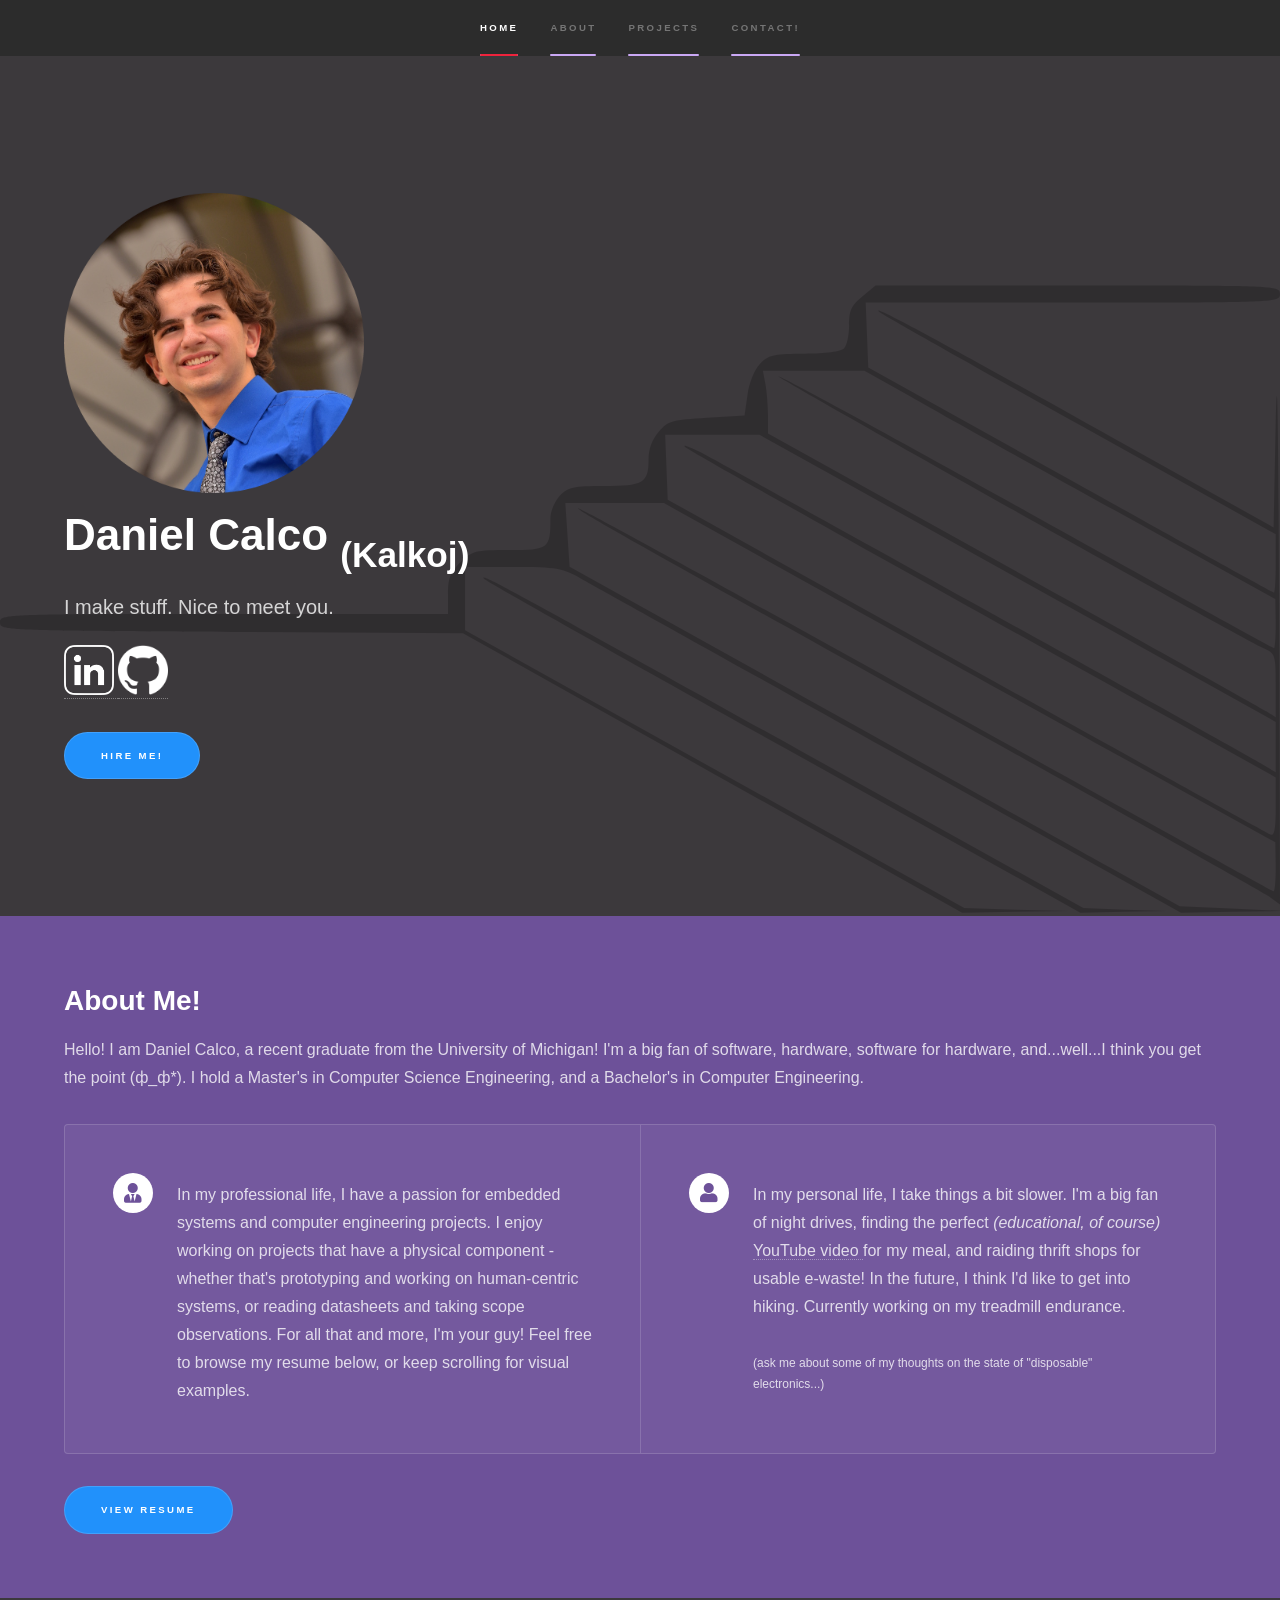
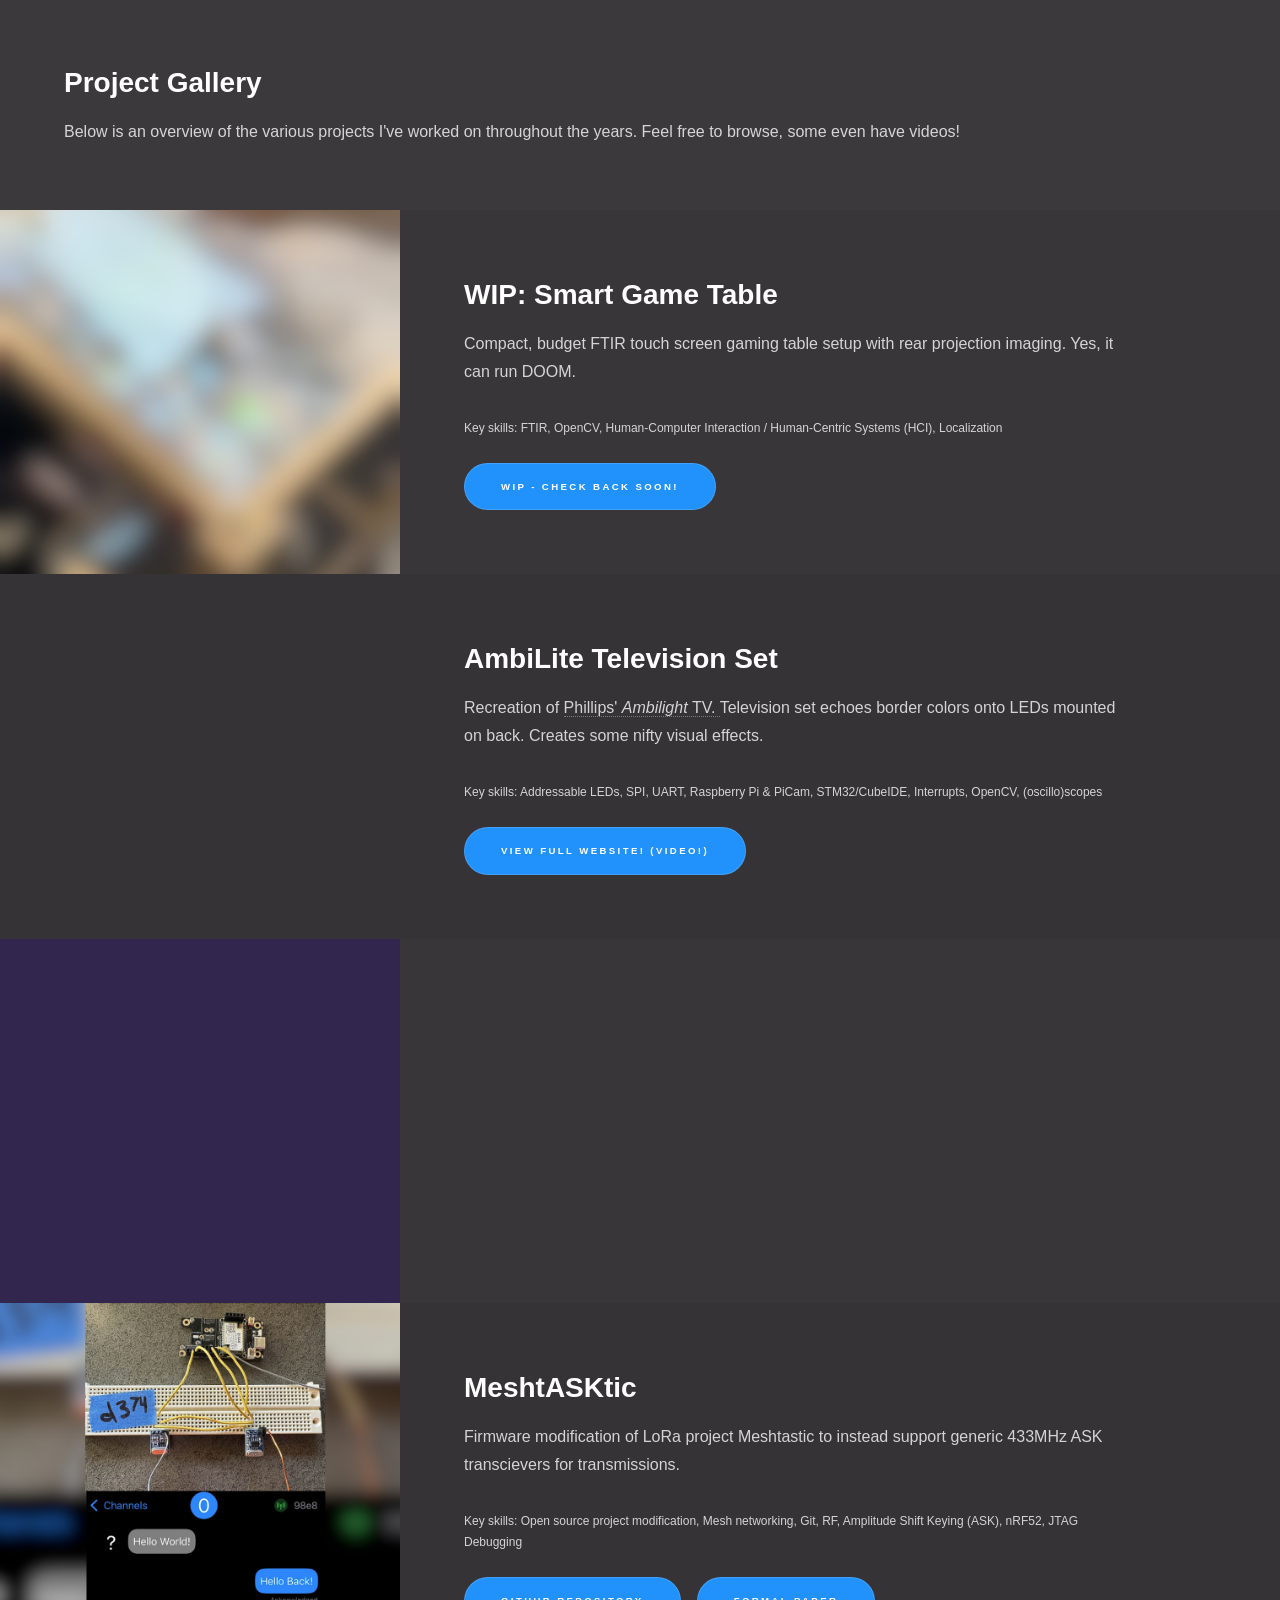
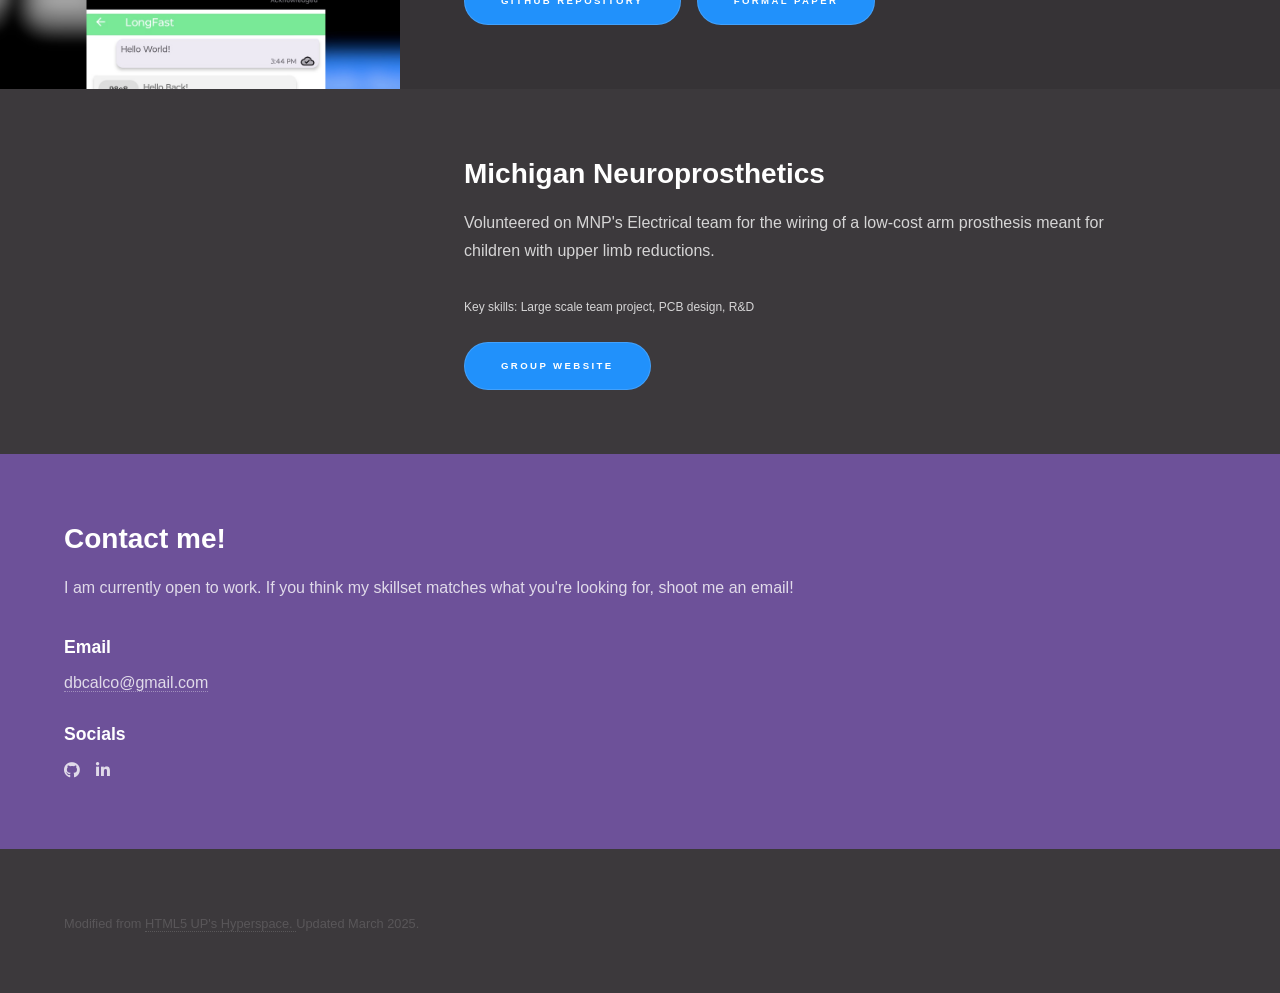
==== index.html @ 1bdb7189 "Google Indexing Changes" ====
<!DOCTYPE HTML>
<!--
	Hyperspace by HTML5 UP
	html5up.net | @ajlkn
	Free for personal and commercial use under the CCA 3.0 license (html5up.net/license)
-->
<html>
	<head>
		<title>Daniel Calco</title>
		<meta charset="utf-8" />
		<meta name="viewport" content="width=device-width, initial-scale=1, user-scalable=no" />
		<meta name="google-site-verification" content="1sS37ucZJrZRnuSgelIw0kltyyvaldUmbTOEqSnWgYY" />
		<link rel="stylesheet" href="assets/css/main.css" />
		<noscript><link rel="stylesheet" href="assets/css/noscript.css" /></noscript>
	</head>
	<body class="is-preload">

		<!-- Sidebar -->
			<section id="sidebar">
				<div class="inner">
					<nav>
						<ul>
							<li><a href="#intro">Home</a></li>
							<li><a href="#one">About</a></li>
							<!-- <li><a href="#two">Experience</a></li> -->
							<li><a href="#three">Projects</a></li>
							<li><a href="#four">Contact!</a></li>
						</ul>
					</nav>
				</div>
			</section>

		<!-- Wrapper -->
			<div id="wrapper">

				<!-- Intro -->
					<section id="intro" class="wrapper style1 fullscreen fade-up">
						<div class="inner">
							<img src="images/me.png" height="300" width="300">
							<h1>Daniel Calco <sub> (Kalkoj) </sub></h1>
							<p> I make stuff. Nice to meet you. </p>
							<a href="https://linkedin.com/in/daniel-kalkoj/"><img src="images/LI.webp" height="50" width="50">  </a>
							<a href="https://github.com/dcalkoj/"> <img src="images/git.png" height="50" width="50"> </a>
							<br><br>
							<ul class="actions">
								<li><a href="#four" class="button scrolly">Hire Me!</a></li>
							</ul>
						</div>
					</section>

				
				<!-- About -->
					<section id="one" class="wrapper style3 fade-up">
						<div class="inner">
							<h2>About Me!</h2>
							<p>Hello! I am Daniel Calco, a recent graduate from the University of Michigan! I'm a big fan of software, hardware, software for hardware, 
								and...well...I think you get the point    (ф_ф*). I hold a Master's in Computer Science Engineering, and a Bachelor's in Computer Engineering.</p>
					
							<div class="features">
								<section>
									<span class="icon solid major fa-user-tie"></span>
									<p>In my professional life, I have a passion for embedded systems and computer engineering projects. I enjoy working on projects that have
										a physical component - whether that's prototyping and working on human-centric systems, or reading datasheets and taking scope observations.
										For all that and more, I'm your guy! Feel free to browse my resume below, or keep scrolling for visual examples.
									</p>
								</section>
								<section>
									<span class="icon solid major fa-user"></span>
									<p>In my personal life, I take things a bit slower. I'm a big fan of night drives, finding the perfect <i>(educational, of course) </i>
									<a href="https://www.youtube.com/watch?v=LEZCxxKp0hM" alt="my personal favorite">YouTube video </a> for my meal, and raiding thrift shops for usable e-waste! In the future, I think I'd like to get into hiking. Currently working on my
									treadmill endurance.</p>
									<p style="font-size: 12px"> (ask me about some of my thoughts on the state of "disposable" electronics...)</p>
								</section>
								
							</div>
							<ul class="actions">
								<li><a href="assets\rezNetSantizedWN25.pdf" class="button">View Resume</a></li>
							</ul>
						</div>
					</section>


				<!-- Projects -->

				<section id="three" class="wrapper style2 spotlights">
					<div class="inner">
						<h2> Project Gallery </h2>
						<p> Below is an overview of the various projects I've worked on throughout the years. Feel free to browse, some even have videos! </p>
					</div>

					<section id="tbl">
						<a href="#tbl" class="image"><img src="images/Table.png" alt="" data-position="center center" /></a>
						<div class="content">
							<div class="inner">
								<h2>WIP: Smart Game Table</h2>
								<p> Compact, budget FTIR touch screen gaming table setup with rear projection imaging. Yes, it can run DOOM. </p>
								<p style="font-size: 12px"> Key skills: FTIR, OpenCV, Human-Computer Interaction / Human-Centric Systems (HCI), Localization</p>
								<ul class="actions">
									<li><a href="#three" class="button">WIP - Check back soon!</a></li>
								</ul>
							</div>
						</div>
					</section>

					<section id="ambilite">
						<a href="#ambilite" class="image"><img src="https://github.com/dcalkoj/373AmbiLite/raw/main/Images%20&%20Demos/ColorSplash%20Demo.gif" alt="" data-position="top center" /></a>
						<div class="content">
							<div class="inner">
								<h2>AmbiLite Television Set</h2>
								<p>Recreation of <a href="https://www.philips.com.my/c-m-so/tv/p/ambilight"> Phillips' <i> Ambilight </i> TV. </a> Television set echoes 
									border colors onto LEDs mounted on back. Creates some nifty visual effects. </p>
									<p style="font-size: 12px"> Key skills: Addressable LEDs, SPI, UART, Raspberry Pi & PiCam, STM32/CubeIDE, Interrupts, OpenCV, (oscillo)scopes</p>
								<ul class="actions">
									<li><a href="https://373ambilite.carrd.co/" class="button">View full website! (Video!) </a></li>
								</ul>
							</div>
						</div>
					</section>

					<section id="tg">
						<a href="#tg" class="image"><img src="https://transcriberglasses.carrd.co/assets/images/image02.jpg?v=765d3d04" alt="" data-position="65% 25%" /></a>
						<div class="content">
							<div class="inner">
								<h2><b>Transcriber</b>Glasses</h2>
								<p>Smart glasses that translate and transcribe languages from one to another! Conveniently mounts to any pair of glasses. </p>
								<p style="font-size: 12px"> Key skills: Cloud computing, ESP32, battery system design, PCB design & construction (SMT), 3D modeling, I2S/I2C, LDO </p>
								<ul class="actions">
									<li><a href="https://transcriberglasses.carrd.co/" class="button">View full website! (Video!) </a></li>
								</ul>
							</div>
						</div>
					</section>

					<section id="mesh">
						<a href="#mesh" class="image"><img src="images/Mesh.jpg" alt="" data-position="top center" /></a>
						<div class="content">
							<div class="inner">
								<h2>MeshtASKtic</h2>
								<p>Firmware modification of LoRa project Meshtastic to instead support generic 433MHz ASK transcievers for transmissions. </p>
								<p style="font-size: 12px"> Key skills: Open source project modification, Mesh networking, Git, RF, Amplitude Shift Keying (ASK), nRF52, JTAG Debugging </p>
								<ul class="actions">
									<li><a href="https://github.com/dcalkoj/MeshtASKtic" class="button">GitHub repository</a></li>
									<li><a href="assets/EECS 507 Final Project Report.pdf" class="button">Formal paper</a></li>
								</ul>
							</div>
						</div>
					</section>


					<section id="mnp">
						<a href="#mnp" class="image"><img src="https://www.umneuroprosthetics.org/wp-content/uploads/2020/08/Michigan-Neuro-Icon.png" alt="" data-position="top center" /></a>
						<div class="content">
							<div class="inner">
								<h2>Michigan Neuroprosthetics</h2>
								<p>Volunteered on MNP's Electrical team for the wiring of a low-cost arm prosthesis meant for children with upper limb reductions.  </p>
								<p style="font-size: 12px"> Key skills: Large scale team project, PCB design, R&D </p>
								<ul class="actions">
									<li><a href="https://www.umneuroprosthetics.org/why/" class="button">Group Website</a></li>
								</ul>
							</div>
						</div>
					</section>
				</section>

				<section id="four" class="wrapper style3 fade-up">
					<div class="inner">
						<h2>Contact me!</h2>
						<p>I am currently open to work. If you think my skillset matches what you're looking for, shoot me an email!</p>
							<section>
								<ul class="contact">
									<li>
										<h3>Email</h3>
										<a href="#">dbcalco@gmail.com</a>
									</li>
									<li>
										<h3>Socials</h3>
										<ul class="icons">
											<li><a href="https://github.com/dcalkoj/" class="icon brands fa-github"><span class="label">GitHub</span></a></li>
											<li><a href="linkedin.com/in/daniel-kalkoj/" class="icon brands fa-linkedin-in"><span class="label">LinkedIn</span></a></li>
										</ul>
									</li>
								</ul>
							</section>
						</div>
					</div>
				</section>




			</div>




		<!-- Footer -->
			<footer id="footer" class="wrapper style1">
				<div class="inner">
					<ul class="menu">
						<li> Modified from <a href="http://html5up.net">HTML5 UP's </a>  <a href="https://html5up.net/hyperspace">Hyperspace. </a> Updated March 2025. </li>
					</ul>
				</div>
			</footer>

		<!-- Scripts -->
			<script src="assets/js/jquery.min.js"></script>
			<script src="assets/js/jquery.scrollex.min.js"></script>
			<script src="assets/js/jquery.scrolly.min.js"></script>
			<script src="assets/js/browser.min.js"></script>
			<script src="assets/js/breakpoints.min.js"></script>
			<script src="assets/js/util.js"></script>
			<script src="assets/js/main.js"></script>

	</body>
</html>
---- assets/css/main.css ----
@import url(fontawesome-all.min.css);

/*
	Hyperspace by HTML5 UP
	html5up.net | @ajlkn
	Free for personal and commercial use under the CCA 3.0 license (html5up.net/license)
*/

html, body, div, span, applet, object,
iframe, h1, h2, h3, h4, h5, h6, p, blockquote,
pre, a, abbr, acronym, address, big, cite,
code, del, dfn, em, img, ins, kbd, q, s, samp,
small, strike, strong, sub, sup, tt, var, b,
u, i, center, dl, dt, dd, ol, ul, li, fieldset,
form, label, legend, table, caption, tbody,
tfoot, thead, tr, th, td, article, aside,
canvas, details, embed, figure, figcaption,
footer, header, hgroup, menu, nav, output, ruby,
section, summary, time, mark, audio, video {
	margin: 0;
	padding: 0;
	border: 0;
	font-size: 100%;
	font: inherit;
	vertical-align: baseline;}

article, aside, details, figcaption, figure,
footer, header, hgroup, menu, nav, section {
	display: block;}

body {
	line-height: 1;
}

ol, ul {
	list-style: none;
}

blockquote, q {
	quotes: none;
}

	blockquote:before, blockquote:after, q:before, q:after {
		content: '';
		content: none;
	}

table {
	border-collapse: collapse;
	border-spacing: 0;
}

body {
	-webkit-text-size-adjust: none;
}

mark {
	background-color: transparent;
	color: inherit;
}

input::-moz-focus-inner {
	border: 0;
	padding: 0;
}

input, select, textarea {
	-moz-appearance: none;
	-webkit-appearance: none;
	-ms-appearance: none;
	appearance: none;
}

/* Basic */

	@-ms-viewport {
		width: device-width;
	}

	body {
		-ms-overflow-style: scrollbar;
	}

	@media screen and (max-width: 480px) {

		html, body {
			min-width: 320px;
		}

	}

	html {
		box-sizing: border-box;
	}

	*, *:before, *:after {
		box-sizing: inherit;
	}

	body {
		background: #312450;
	}

		body.is-preload *, body.is-preload *:before, body.is-preload *:after {
			-moz-animation: none !important;
			-webkit-animation: none !important;
			-ms-animation: none !important;
			animation: none !important;
			-moz-transition: none !important;
			-webkit-transition: none !important;
			-ms-transition: none !important;
			transition: none !important;
		}

/* Type */

	body, input, select, textarea {
		color: rgba(255, 255, 255, 0.788);
		font-family: Arial, Helvetica, sans-serif;
		font-size: 16.5pt;
		font-weight: normal;
		line-height: 1.75;
	}

		@media screen and (max-width: 1680px) {

			body, input, select, textarea {
				font-size: 13pt;
			}

		}

		@media screen and (max-width: 1280px) {

			body, input, select, textarea {
				font-size: 12pt;
			}

		}

		@media screen and (max-width: 360px) {

			body, input, select, textarea {
				font-size: 11pt;
			}

		}

	a {
		-moz-transition: color 0.2s ease, border-bottom-color 0.2s ease;
		-webkit-transition: color 0.2s ease, border-bottom-color 0.2s ease;
		-ms-transition: color 0.2s ease, border-bottom-color 0.2s ease;
		transition: color 0.2s ease, border-bottom-color 0.2s ease;
		border-bottom: dotted 1px rgba(255, 255, 255, 0.35);
		color: inherit;
		text-decoration: none;
	}

		a:hover {
			border-bottom-color: transparent;
			color: #ffffff;
		}

	strong, b {
		color: #ffffff;
		font-weight: bold;
	}

	em, i {
		font-style: italic;
	}

	p {
		margin: 0 0 2em 0;
	}

	h1, h2, h3, h4, h5, h6 {
		color: #ffffff;
		font-weight: bold;
		line-height: 1.5;
		margin: 0 0 0.5em 0;
	}

		h1 a, h2 a, h3 a, h4 a, h5 a, h6 a {
			color: inherit;
			text-decoration: none;
		}

	h1 {
		font-size: 2.75em;
	}

		h1.major {
			margin: 0 0 1.3em 0;
			position: relative;
			padding-bottom: 0.35em;
		}

			h1.major:after {
				background-image: -moz-linear-gradient(to right, #5e42a6, #b74e91);
				background-image: -webkit-linear-gradient(to right, #5e42a6, #b74e91);
				background-image: -ms-linear-gradient(to right, #5e42a6, #b74e91);
				background-image: linear-gradient(to right, #5e42a6, #b74e91);
				-moz-transition: max-width 0.2s ease;
				-webkit-transition: max-width 0.2s ease;
				-ms-transition: max-width 0.2s ease;
				transition: max-width 0.2s ease;
				border-radius: 0.2em;
				bottom: 0;
				content: '';
				height: 0.05em;
				position: absolute;
				right: 0;
				width: 100%;
			}

	h2 {
		font-size: 1.75em;
	}

	h3 {
		font-size: 1.1em;
	}

	h4 {
		font-size: 1em;
	}

	h5 {
		font-size: 0.8em;
	}

	h6 {
		font-size: 0.6em;
	}

	@media screen and (max-width: 736px) {

		h1 {
			font-size: 2em;
		}

		h2 {
			font-size: 1.25em;
		}

		h3 {
			font-size: 1em;
		}

		h4 {
			font-size: 0.8em;
		}

		h5 {
			font-size: 0.6em;
		}

		h6 {
			font-size: 0.6em;
		}

	}

	sub {
		font-size: 0.8em;
		position: relative;
		top: 0.5em;
	}

	sup {
		font-size: 0.8em;
		position: relative;
		top: -0.5em;
	}

	blockquote {
		border-left: solid 4px rgba(255, 255, 255, 0.15);
		font-style: italic;
		margin: 0 0 2em 0;
		padding: 0.5em 0 0.5em 2em;
	}

	code {
		background: rgba(255, 255, 255, 0.05);
		border-radius: 0.25em;
		border: solid 1px rgba(255, 255, 255, 0.15);
		font-family: "Courier New", monospace;
		font-size: 0.9em;
		margin: 0 0.25em;
		padding: 0.25em 0.65em;
	}

	pre {
		-webkit-overflow-scrolling: touch;
		font-family: "Courier New", monospace;
		font-size: 0.9em;
		margin: 0 0 2em 0;
	}

		pre code {
			display: block;
			line-height: 1.75em;
			padding: 1em 1.5em;
			overflow-x: auto;
		}

	hr {
		border: 0;
		border-bottom: solid 1px rgba(255, 255, 255, 0.15);
		margin: 2em 0;
	}

		hr.major {
			margin: 3em 0;
		}

	.align-left {
		text-align: left;
	}

	.align-center {
		text-align: center;
	}

	.align-right {
		text-align: right;
	}

/* Row */

	.row {
		display: flex;
		flex-wrap: wrap;
		box-sizing: border-box;
		align-items: stretch;
	}

		.row > * {
			box-sizing: border-box;
		}

		.row.gtr-uniform > * > :last-child {
			margin-bottom: 0;
		}

		.row.aln-left {
			justify-content: flex-start;
		}

		.row.aln-center {
			justify-content: center;
		}

		.row.aln-right {
			justify-content: flex-end;
		}

		.row.aln-top {
			align-items: flex-start;
		}

		.row.aln-middle {
			align-items: center;
		}

		.row.aln-bottom {
			align-items: flex-end;
		}

		.row > .imp {
			order: -1;
		}

		.row > .col-1 {
			width: 8.33333%;
		}

		.row > .off-1 {
			margin-left: 8.33333%;
		}

		.row > .col-2 {
			width: 16.66667%;
		}

		.row > .off-2 {
			margin-left: 16.66667%;
		}

		.row > .col-3 {
			width: 25%;
		}

		.row > .off-3 {
			margin-left: 25%;
		}

		.row > .col-4 {
			width: 33.33333%;
		}

		.row > .off-4 {
			margin-left: 33.33333%;
		}

		.row > .col-5 {
			width: 41.66667%;
		}

		.row > .off-5 {
			margin-left: 41.66667%;
		}

		.row > .col-6 {
			width: 50%;
		}

		.row > .off-6 {
			margin-left: 50%;
		}

		.row > .col-7 {
			width: 58.33333%;
		}

		.row > .off-7 {
			margin-left: 58.33333%;
		}

		.row > .col-8 {
			width: 66.66667%;
		}

		.row > .off-8 {
			margin-left: 66.66667%;
		}

		.row > .col-9 {
			width: 75%;
		}

		.row > .off-9 {
			margin-left: 75%;
		}

		.row > .col-10 {
			width: 83.33333%;
		}

		.row > .off-10 {
			margin-left: 83.33333%;
		}

		.row > .col-11 {
			width: 91.66667%;
		}

		.row > .off-11 {
			margin-left: 91.66667%;
		}

		.row > .col-12 {
			width: 100%;
		}

		.row > .off-12 {
			margin-left: 100%;
		}

		.row.gtr-0 {
			margin-top: 0;
			margin-left: 0em;
		}

			.row.gtr-0 > * {
				padding: 0 0 0 0em;
			}

			.row.gtr-0.gtr-uniform {
				margin-top: 0em;
			}

				.row.gtr-0.gtr-uniform > * {
					padding-top: 0em;
				}

		.row.gtr-25 {
			margin-top: 0;
			margin-left: -0.375em;
		}

			.row.gtr-25 > * {
				padding: 0 0 0 0.375em;
			}

			.row.gtr-25.gtr-uniform {
				margin-top: -0.375em;
			}

				.row.gtr-25.gtr-uniform > * {
					padding-top: 0.375em;
				}

		.row.gtr-50 {
			margin-top: 0;
			margin-left: -0.75em;
		}

			.row.gtr-50 > * {
				padding: 0 0 0 0.75em;
			}

			.row.gtr-50.gtr-uniform {
				margin-top: -0.75em;
			}

				.row.gtr-50.gtr-uniform > * {
					padding-top: 0.75em;
				}

		.row {
			margin-top: 0;
			margin-left: -1.5em;
		}

			.row > * {
				padding: 0 0 0 1.5em;
			}

			.row.gtr-uniform {
				margin-top: -1.5em;
			}

				.row.gtr-uniform > * {
					padding-top: 1.5em;
				}

		.row.gtr-150 {
			margin-top: 0;
			margin-left: -2.25em;
		}

			.row.gtr-150 > * {
				padding: 0 0 0 2.25em;
			}

			.row.gtr-150.gtr-uniform {
				margin-top: -2.25em;
			}

				.row.gtr-150.gtr-uniform > * {
					padding-top: 2.25em;
				}

		.row.gtr-200 {
			margin-top: 0;
			margin-left: -3em;
		}

			.row.gtr-200 > * {
				padding: 0 0 0 3em;
			}

			.row.gtr-200.gtr-uniform {
				margin-top: -3em;
			}

				.row.gtr-200.gtr-uniform > * {
					padding-top: 3em;
				}

		@media screen and (max-width: 1680px) {

			.row {
				display: flex;
				flex-wrap: wrap;
				box-sizing: border-box;
				align-items: stretch;
			}

				.row > * {
					box-sizing: border-box;
				}

				.row.gtr-uniform > * > :last-child {
					margin-bottom: 0;
				}

				.row.aln-left {
					justify-content: flex-start;
				}

				.row.aln-center {
					justify-content: center;
				}

				.row.aln-right {
					justify-content: flex-end;
				}

				.row.aln-top {
					align-items: flex-start;
				}

				.row.aln-middle {
					align-items: center;
				}

				.row.aln-bottom {
					align-items: flex-end;
				}

				.row > .imp-xlarge {
					order: -1;
				}

				.row > .col-1-xlarge {
					width: 8.33333%;
				}

				.row > .off-1-xlarge {
					margin-left: 8.33333%;
				}

				.row > .col-2-xlarge {
					width: 16.66667%;
				}

				.row > .off-2-xlarge {
					margin-left: 16.66667%;
				}

				.row > .col-3-xlarge {
					width: 25%;
				}

				.row > .off-3-xlarge {
					margin-left: 25%;
				}

				.row > .col-4-xlarge {
					width: 33.33333%;
				}

				.row > .off-4-xlarge {
					margin-left: 33.33333%;
				}

				.row > .col-5-xlarge {
					width: 41.66667%;
				}

				.row > .off-5-xlarge {
					margin-left: 41.66667%;
				}

				.row > .col-6-xlarge {
					width: 50%;
				}

				.row > .off-6-xlarge {
					margin-left: 50%;
				}

				.row > .col-7-xlarge {
					width: 58.33333%;
				}

				.row > .off-7-xlarge {
					margin-left: 58.33333%;
				}

				.row > .col-8-xlarge {
					width: 66.66667%;
				}

				.row > .off-8-xlarge {
					margin-left: 66.66667%;
				}

				.row > .col-9-xlarge {
					width: 75%;
				}

				.row > .off-9-xlarge {
					margin-left: 75%;
				}

				.row > .col-10-xlarge {
					width: 83.33333%;
				}

				.row > .off-10-xlarge {
					margin-left: 83.33333%;
				}

				.row > .col-11-xlarge {
					width: 91.66667%;
				}

				.row > .off-11-xlarge {
					margin-left: 91.66667%;
				}

				.row > .col-12-xlarge {
					width: 100%;
				}

				.row > .off-12-xlarge {
					margin-left: 100%;
				}

				.row.gtr-0 {
					margin-top: 0;
					margin-left: 0em;
				}

					.row.gtr-0 > * {
						padding: 0 0 0 0em;
					}

					.row.gtr-0.gtr-uniform {
						margin-top: 0em;
					}

						.row.gtr-0.gtr-uniform > * {
							padding-top: 0em;
						}

				.row.gtr-25 {
					margin-top: 0;
					margin-left: -0.375em;
				}

					.row.gtr-25 > * {
						padding: 0 0 0 0.375em;
					}

					.row.gtr-25.gtr-uniform {
						margin-top: -0.375em;
					}

						.row.gtr-25.gtr-uniform > * {
							padding-top: 0.375em;
						}

				.row.gtr-50 {
					margin-top: 0;
					margin-left: -0.75em;
				}

					.row.gtr-50 > * {
						padding: 0 0 0 0.75em;
					}

					.row.gtr-50.gtr-uniform {
						margin-top: -0.75em;
					}

						.row.gtr-50.gtr-uniform > * {
							padding-top: 0.75em;
						}

				.row {
					margin-top: 0;
					margin-left: -1.5em;
				}

					.row > * {
						padding: 0 0 0 1.5em;
					}

					.row.gtr-uniform {
						margin-top: -1.5em;
					}

						.row.gtr-uniform > * {
							padding-top: 1.5em;
						}

				.row.gtr-150 {
					margin-top: 0;
					margin-left: -2.25em;
				}

					.row.gtr-150 > * {
						padding: 0 0 0 2.25em;
					}

					.row.gtr-150.gtr-uniform {
						margin-top: -2.25em;
					}

						.row.gtr-150.gtr-uniform > * {
							padding-top: 2.25em;
						}

				.row.gtr-200 {
					margin-top: 0;
					margin-left: -3em;
				}

					.row.gtr-200 > * {
						padding: 0 0 0 3em;
					}

					.row.gtr-200.gtr-uniform {
						margin-top: -3em;
					}

						.row.gtr-200.gtr-uniform > * {
							padding-top: 3em;
						}

		}

		@media screen and (max-width: 1280px) {

			.row {
				display: flex;
				flex-wrap: wrap;
				box-sizing: border-box;
				align-items: stretch;
			}

				.row > * {
					box-sizing: border-box;
				}

				.row.gtr-uniform > * > :last-child {
					margin-bottom: 0;
				}

				.row.aln-left {
					justify-content: flex-start;
				}

				.row.aln-center {
					justify-content: center;
				}

				.row.aln-right {
					justify-content: flex-end;
				}

				.row.aln-top {
					align-items: flex-start;
				}

				.row.aln-middle {
					align-items: center;
				}

				.row.aln-bottom {
					align-items: flex-end;
				}

				.row > .imp-large {
					order: -1;
				}

				.row > .col-1-large {
					width: 8.33333%;
				}

				.row > .off-1-large {
					margin-left: 8.33333%;
				}

				.row > .col-2-large {
					width: 16.66667%;
				}

				.row > .off-2-large {
					margin-left: 16.66667%;
				}

				.row > .col-3-large {
					width: 25%;
				}

				.row > .off-3-large {
					margin-left: 25%;
				}

				.row > .col-4-large {
					width: 33.33333%;
				}

				.row > .off-4-large {
					margin-left: 33.33333%;
				}

				.row > .col-5-large {
					width: 41.66667%;
				}

				.row > .off-5-large {
					margin-left: 41.66667%;
				}

				.row > .col-6-large {
					width: 50%;
				}

				.row > .off-6-large {
					margin-left: 50%;
				}

				.row > .col-7-large {
					width: 58.33333%;
				}

				.row > .off-7-large {
					margin-left: 58.33333%;
				}

				.row > .col-8-large {
					width: 66.66667%;
				}

				.row > .off-8-large {
					margin-left: 66.66667%;
				}

				.row > .col-9-large {
					width: 75%;
				}

				.row > .off-9-large {
					margin-left: 75%;
				}

				.row > .col-10-large {
					width: 83.33333%;
				}

				.row > .off-10-large {
					margin-left: 83.33333%;
				}

				.row > .col-11-large {
					width: 91.66667%;
				}

				.row > .off-11-large {
					margin-left: 91.66667%;
				}

				.row > .col-12-large {
					width: 100%;
				}

				.row > .off-12-large {
					margin-left: 100%;
				}

				.row.gtr-0 {
					margin-top: 0;
					margin-left: 0em;
				}

					.row.gtr-0 > * {
						padding: 0 0 0 0em;
					}

					.row.gtr-0.gtr-uniform {
						margin-top: 0em;
					}

						.row.gtr-0.gtr-uniform > * {
							padding-top: 0em;
						}

				.row.gtr-25 {
					margin-top: 0;
					margin-left: -0.375em;
				}

					.row.gtr-25 > * {
						padding: 0 0 0 0.375em;
					}

					.row.gtr-25.gtr-uniform {
						margin-top: -0.375em;
					}

						.row.gtr-25.gtr-uniform > * {
							padding-top: 0.375em;
						}

				.row.gtr-50 {
					margin-top: 0;
					margin-left: -0.75em;
				}

					.row.gtr-50 > * {
						padding: 0 0 0 0.75em;
					}

					.row.gtr-50.gtr-uniform {
						margin-top: -0.75em;
					}

						.row.gtr-50.gtr-uniform > * {
							padding-top: 0.75em;
						}

				.row {
					margin-top: 0;
					margin-left: -1.5em;
				}

					.row > * {
						padding: 0 0 0 1.5em;
					}

					.row.gtr-uniform {
						margin-top: -1.5em;
					}

						.row.gtr-uniform > * {
							padding-top: 1.5em;
						}

				.row.gtr-150 {
					margin-top: 0;
					margin-left: -2.25em;
				}

					.row.gtr-150 > * {
						padding: 0 0 0 2.25em;
					}

					.row.gtr-150.gtr-uniform {
						margin-top: -2.25em;
					}

						.row.gtr-150.gtr-uniform > * {
							padding-top: 2.25em;
						}

				.row.gtr-200 {
					margin-top: 0;
					margin-left: -3em;
				}

					.row.gtr-200 > * {
						padding: 0 0 0 3em;
					}

					.row.gtr-200.gtr-uniform {
						margin-top: -3em;
					}

						.row.gtr-200.gtr-uniform > * {
							padding-top: 3em;
						}

		}

		@media screen and (max-width: 980px) {

			.row {
				display: flex;
				flex-wrap: wrap;
				box-sizing: border-box;
				align-items: stretch;
			}

				.row > * {
					box-sizing: border-box;
				}

				.row.gtr-uniform > * > :last-child {
					margin-bottom: 0;
				}

				.row.aln-left {
					justify-content: flex-start;
				}

				.row.aln-center {
					justify-content: center;
				}

				.row.aln-right {
					justify-content: flex-end;
				}

				.row.aln-top {
					align-items: flex-start;
				}

				.row.aln-middle {
					align-items: center;
				}

				.row.aln-bottom {
					align-items: flex-end;
				}

				.row > .imp-medium {
					order: -1;
				}

				.row > .col-1-medium {
					width: 8.33333%;
				}

				.row > .off-1-medium {
					margin-left: 8.33333%;
				}

				.row > .col-2-medium {
					width: 16.66667%;
				}

				.row > .off-2-medium {
					margin-left: 16.66667%;
				}

				.row > .col-3-medium {
					width: 25%;
				}

				.row > .off-3-medium {
					margin-left: 25%;
				}

				.row > .col-4-medium {
					width: 33.33333%;
				}

				.row > .off-4-medium {
					margin-left: 33.33333%;
				}

				.row > .col-5-medium {
					width: 41.66667%;
				}

				.row > .off-5-medium {
					margin-left: 41.66667%;
				}

				.row > .col-6-medium {
					width: 50%;
				}

				.row > .off-6-medium {
					margin-left: 50%;
				}

				.row > .col-7-medium {
					width: 58.33333%;
				}

				.row > .off-7-medium {
					margin-left: 58.33333%;
				}

				.row > .col-8-medium {
					width: 66.66667%;
				}

				.row > .off-8-medium {
					margin-left: 66.66667%;
				}

				.row > .col-9-medium {
					width: 75%;
				}

				.row > .off-9-medium {
					margin-left: 75%;
				}

				.row > .col-10-medium {
					width: 83.33333%;
				}

				.row > .off-10-medium {
					margin-left: 83.33333%;
				}

				.row > .col-11-medium {
					width: 91.66667%;
				}

				.row > .off-11-medium {
					margin-left: 91.66667%;
				}

				.row > .col-12-medium {
					width: 100%;
				}

				.row > .off-12-medium {
					margin-left: 100%;
				}

				.row.gtr-0 {
					margin-top: 0;
					margin-left: 0em;
				}

					.row.gtr-0 > * {
						padding: 0 0 0 0em;
					}

					.row.gtr-0.gtr-uniform {
						margin-top: 0em;
					}

						.row.gtr-0.gtr-uniform > * {
							padding-top: 0em;
						}

				.row.gtr-25 {
					margin-top: 0;
					margin-left: -0.375em;
				}

					.row.gtr-25 > * {
						padding: 0 0 0 0.375em;
					}

					.row.gtr-25.gtr-uniform {
						margin-top: -0.375em;
					}

						.row.gtr-25.gtr-uniform > * {
							padding-top: 0.375em;
						}

				.row.gtr-50 {
					margin-top: 0;
					margin-left: -0.75em;
				}

					.row.gtr-50 > * {
						padding: 0 0 0 0.75em;
					}

					.row.gtr-50.gtr-uniform {
						margin-top: -0.75em;
					}

						.row.gtr-50.gtr-uniform > * {
							padding-top: 0.75em;
						}

				.row {
					margin-top: 0;
					margin-left: -1.5em;
				}

					.row > * {
						padding: 0 0 0 1.5em;
					}

					.row.gtr-uniform {
						margin-top: -1.5em;
					}

						.row.gtr-uniform > * {
							padding-top: 1.5em;
						}

				.row.gtr-150 {
					margin-top: 0;
					margin-left: -2.25em;
				}

					.row.gtr-150 > * {
						padding: 0 0 0 2.25em;
					}

					.row.gtr-150.gtr-uniform {
						margin-top: -2.25em;
					}

						.row.gtr-150.gtr-uniform > * {
							padding-top: 2.25em;
						}

				.row.gtr-200 {
					margin-top: 0;
					margin-left: -3em;
				}

					.row.gtr-200 > * {
						padding: 0 0 0 3em;
					}

					.row.gtr-200.gtr-uniform {
						margin-top: -3em;
					}

						.row.gtr-200.gtr-uniform > * {
							padding-top: 3em;
						}

		}

		@media screen and (max-width: 736px) {

			.row {
				display: flex;
				flex-wrap: wrap;
				box-sizing: border-box;
				align-items: stretch;
			}

				.row > * {
					box-sizing: border-box;
				}

				.row.gtr-uniform > * > :last-child {
					margin-bottom: 0;
				}

				.row.aln-left {
					justify-content: flex-start;
				}

				.row.aln-center {
					justify-content: center;
				}

				.row.aln-right {
					justify-content: flex-end;
				}

				.row.aln-top {
					align-items: flex-start;
				}

				.row.aln-middle {
					align-items: center;
				}

				.row.aln-bottom {
					align-items: flex-end;
				}

				.row > .imp-small {
					order: -1;
				}

				.row > .col-1-small {
					width: 8.33333%;
				}

				.row > .off-1-small {
					margin-left: 8.33333%;
				}

				.row > .col-2-small {
					width: 16.66667%;
				}

				.row > .off-2-small {
					margin-left: 16.66667%;
				}

				.row > .col-3-small {
					width: 25%;
				}

				.row > .off-3-small {
					margin-left: 25%;
				}

				.row > .col-4-small {
					width: 33.33333%;
				}

				.row > .off-4-small {
					margin-left: 33.33333%;
				}

				.row > .col-5-small {
					width: 41.66667%;
				}

				.row > .off-5-small {
					margin-left: 41.66667%;
				}

				.row > .col-6-small {
					width: 50%;
				}

				.row > .off-6-small {
					margin-left: 50%;
				}

				.row > .col-7-small {
					width: 58.33333%;
				}

				.row > .off-7-small {
					margin-left: 58.33333%;
				}

				.row > .col-8-small {
					width: 66.66667%;
				}

				.row > .off-8-small {
					margin-left: 66.66667%;
				}

				.row > .col-9-small {
					width: 75%;
				}

				.row > .off-9-small {
					margin-left: 75%;
				}

				.row > .col-10-small {
					width: 83.33333%;
				}

				.row > .off-10-small {
					margin-left: 83.33333%;
				}

				.row > .col-11-small {
					width: 91.66667%;
				}

				.row > .off-11-small {
					margin-left: 91.66667%;
				}

				.row > .col-12-small {
					width: 100%;
				}

				.row > .off-12-small {
					margin-left: 100%;
				}

				.row.gtr-0 {
					margin-top: 0;
					margin-left: 0em;
				}

					.row.gtr-0 > * {
						padding: 0 0 0 0em;
					}

					.row.gtr-0.gtr-uniform {
						margin-top: 0em;
					}

						.row.gtr-0.gtr-uniform > * {
							padding-top: 0em;
						}

				.row.gtr-25 {
					margin-top: 0;
					margin-left: -0.375em;
				}

					.row.gtr-25 > * {
						padding: 0 0 0 0.375em;
					}

					.row.gtr-25.gtr-uniform {
						margin-top: -0.375em;
					}

						.row.gtr-25.gtr-uniform > * {
							padding-top: 0.375em;
						}

				.row.gtr-50 {
					margin-top: 0;
					margin-left: -0.75em;
				}

					.row.gtr-50 > * {
						padding: 0 0 0 0.75em;
					}

					.row.gtr-50.gtr-uniform {
						margin-top: -0.75em;
					}

						.row.gtr-50.gtr-uniform > * {
							padding-top: 0.75em;
						}

				.row {
					margin-top: 0;
					margin-left: -1.5em;
				}

					.row > * {
						padding: 0 0 0 1.5em;
					}

					.row.gtr-uniform {
						margin-top: -1.5em;
					}

						.row.gtr-uniform > * {
							padding-top: 1.5em;
						}

				.row.gtr-150 {
					margin-top: 0;
					margin-left: -2.25em;
				}

					.row.gtr-150 > * {
						padding: 0 0 0 2.25em;
					}

					.row.gtr-150.gtr-uniform {
						margin-top: -2.25em;
					}

						.row.gtr-150.gtr-uniform > * {
							padding-top: 2.25em;
						}

				.row.gtr-200 {
					margin-top: 0;
					margin-left: -3em;
				}

					.row.gtr-200 > * {
						padding: 0 0 0 3em;
					}

					.row.gtr-200.gtr-uniform {
						margin-top: -3em;
					}

						.row.gtr-200.gtr-uniform > * {
							padding-top: 3em;
						}

		}

		@media screen and (max-width: 480px) {

			.row {
				display: flex;
				flex-wrap: wrap;
				box-sizing: border-box;
				align-items: stretch;
			}

				.row > * {
					box-sizing: border-box;
				}

				.row.gtr-uniform > * > :last-child {
					margin-bottom: 0;
				}

				.row.aln-left {
					justify-content: flex-start;
				}

				.row.aln-center {
					justify-content: center;
				}

				.row.aln-right {
					justify-content: flex-end;
				}

				.row.aln-top {
					align-items: flex-start;
				}

				.row.aln-middle {
					align-items: center;
				}

				.row.aln-bottom {
					align-items: flex-end;
				}

				.row > .imp-xsmall {
					order: -1;
				}

				.row > .col-1-xsmall {
					width: 8.33333%;
				}

				.row > .off-1-xsmall {
					margin-left: 8.33333%;
				}

				.row > .col-2-xsmall {
					width: 16.66667%;
				}

				.row > .off-2-xsmall {
					margin-left: 16.66667%;
				}

				.row > .col-3-xsmall {
					width: 25%;
				}

				.row > .off-3-xsmall {
					margin-left: 25%;
				}

				.row > .col-4-xsmall {
					width: 33.33333%;
				}

				.row > .off-4-xsmall {
					margin-left: 33.33333%;
				}

				.row > .col-5-xsmall {
					width: 41.66667%;
				}

				.row > .off-5-xsmall {
					margin-left: 41.66667%;
				}

				.row > .col-6-xsmall {
					width: 50%;
				}

				.row > .off-6-xsmall {
					margin-left: 50%;
				}

				.row > .col-7-xsmall {
					width: 58.33333%;
				}

				.row > .off-7-xsmall {
					margin-left: 58.33333%;
				}

				.row > .col-8-xsmall {
					width: 66.66667%;
				}

				.row > .off-8-xsmall {
					margin-left: 66.66667%;
				}

				.row > .col-9-xsmall {
					width: 75%;
				}

				.row > .off-9-xsmall {
					margin-left: 75%;
				}

				.row > .col-10-xsmall {
					width: 83.33333%;
				}

				.row > .off-10-xsmall {
					margin-left: 83.33333%;
				}

				.row > .col-11-xsmall {
					width: 91.66667%;
				}

				.row > .off-11-xsmall {
					margin-left: 91.66667%;
				}

				.row > .col-12-xsmall {
					width: 100%;
				}

				.row > .off-12-xsmall {
					margin-left: 100%;
				}

				.row.gtr-0 {
					margin-top: 0;
					margin-left: 0em;
				}

					.row.gtr-0 > * {
						padding: 0 0 0 0em;
					}

					.row.gtr-0.gtr-uniform {
						margin-top: 0em;
					}

						.row.gtr-0.gtr-uniform > * {
							padding-top: 0em;
						}

				.row.gtr-25 {
					margin-top: 0;
					margin-left: -0.375em;
				}

					.row.gtr-25 > * {
						padding: 0 0 0 0.375em;
					}

					.row.gtr-25.gtr-uniform {
						margin-top: -0.375em;
					}

						.row.gtr-25.gtr-uniform > * {
							padding-top: 0.375em;
						}

				.row.gtr-50 {
					margin-top: 0;
					margin-left: -0.75em;
				}

					.row.gtr-50 > * {
						padding: 0 0 0 0.75em;
					}

					.row.gtr-50.gtr-uniform {
						margin-top: -0.75em;
					}

						.row.gtr-50.gtr-uniform > * {
							padding-top: 0.75em;
						}

				.row {
					margin-top: 0;
					margin-left: -1.5em;
				}

					.row > * {
						padding: 0 0 0 1.5em;
					}

					.row.gtr-uniform {
						margin-top: -1.5em;
					}

						.row.gtr-uniform > * {
							padding-top: 1.5em;
						}

				.row.gtr-150 {
					margin-top: 0;
					margin-left: -2.25em;
				}

					.row.gtr-150 > * {
						padding: 0 0 0 2.25em;
					}

					.row.gtr-150.gtr-uniform {
						margin-top: -2.25em;
					}

						.row.gtr-150.gtr-uniform > * {
							padding-top: 2.25em;
						}

				.row.gtr-200 {
					margin-top: 0;
					margin-left: -3em;
				}

					.row.gtr-200 > * {
						padding: 0 0 0 3em;
					}

					.row.gtr-200.gtr-uniform {
						margin-top: -3em;
					}

						.row.gtr-200.gtr-uniform > * {
							padding-top: 3em;
						}

		}

/* Box */

	.box {
		border-radius: 0.25em;
		border: solid 1px rgba(255, 255, 255, 0.15);
		margin-bottom: 2em;
		padding: 1.5em;
	}

		.box > :last-child,
		.box > :last-child > :last-child,
		.box > :last-child > :last-child > :last-child {
			margin-bottom: 0;
		}

		.box.alt {
			border: 0;
			border-radius: 0;
			padding: 0;
		}

/* Button */

	input[type="submit"],
	input[type="reset"],
	input[type="button"],
	button,
	.button {
		-moz-appearance: none;
		-webkit-appearance: none;
		-ms-appearance: none;
		appearance: none;
		-moz-transition: border-color 0.2s ease;
		-webkit-transition: border-color 0.2s ease;
		-ms-transition: border-color 0.2s ease;
		transition: border-color 0.2s ease;
		background-color: transparent;
		border: solid 1px !important;
		border-color: rgba(255, 255, 255, 0.15) !important;
		background-color: #2191FB;
		border-radius: 3em;
		color: #ffffff !important;
		cursor: pointer;
		display: inline-block;
		font-size: 0.6em;
		font-weight: bold;
		height: calc(4.75em + 2px);
		letter-spacing: 0.25em;
		line-height: 4.75em;
		outline: 0;
		padding: 0 3.75em;
		position: relative;
		text-align: center;
		text-decoration: none;
		text-transform: uppercase;
		white-space: nowrap;
	}

		input[type="submit"]:after,
		input[type="reset"]:after,
		input[type="button"]:after,
		button:after,
		.button:after {
			-moz-transform: scale(0.25);
			-webkit-transform: scale(0.25);
			-ms-transform: scale(0.25);
			transform: scale(0.25);
			pointer-events: none;
			-moz-transition: opacity 0.2s ease, -moz-transform 0.2s ease;
			-webkit-transition: opacity 0.2s ease, -webkit-transform 0.2s ease;
			-ms-transition: opacity 0.2s ease, -ms-transform 0.2s ease;
			transition: opacity 0.2s ease, transform 0.2s ease;
			background: #ffffff;
			border-radius: 3em;
			content: '';
			height: 100%;
			left: 0;
			opacity: 0;
			position: absolute;
			top: 0;
			width: 100%;
		}

		input[type="submit"].icon:before,
		input[type="reset"].icon:before,
		input[type="button"].icon:before,
		button.icon:before,
		.button.icon:before {
			margin-right: 0.75em;
		}

		input[type="submit"].fit,
		input[type="reset"].fit,
		input[type="button"].fit,
		button.fit,
		.button.fit {
			width: 100%;
		}

		input[type="submit"].small,
		input[type="reset"].small,
		input[type="button"].small,
		button.small,
		.button.small {
			font-size: 0.4em;
		}

		input[type="submit"].large,
		input[type="reset"].large,
		input[type="button"].large,
		button.large,
		.button.large {
			font-size: 0.8em;
		}

		input[type="submit"].primary,
		input[type="reset"].primary,
		input[type="button"].primary,
		button.primary,
		.button.primary {
			background-color: #ffffff;
			color: #312450 !important;
		}

			input[type="submit"].primary:after,
			input[type="reset"].primary:after,
			input[type="button"].primary:after,
			button.primary:after,
			.button.primary:after {
				display: none;
			}

		input[type="submit"].disabled, input[type="submit"]:disabled,
		input[type="reset"].disabled,
		input[type="reset"]:disabled,
		input[type="button"].disabled,
		input[type="button"]:disabled,
		button.disabled,
		button:disabled,
		.button.disabled,
		.button:disabled {
			cursor: default;
			opacity: 0.5;
			pointer-events: none;
		}

		input[type="submit"]:hover,
		input[type="reset"]:hover,
		input[type="button"]:hover,
		button:hover,
		.button:hover {
			border-color: rgba(255, 255, 255, 0.55) !important;
		}

			input[type="submit"]:hover:after,
			input[type="reset"]:hover:after,
			input[type="button"]:hover:after,
			button:hover:after,
			.button:hover:after {
				opacity: 0.05;
				-moz-transform: scale(1);
				-webkit-transform: scale(1);
				-ms-transform: scale(1);
				transform: scale(1);
			}

			input[type="submit"]:hover:active,
			input[type="reset"]:hover:active,
			input[type="button"]:hover:active,
			button:hover:active,
			.button:hover:active {
				border-color: #ffffff !important;
			}

				input[type="submit"]:hover:active:after,
				input[type="reset"]:hover:active:after,
				input[type="button"]:hover:active:after,
				button:hover:active:after,
				.button:hover:active:after {
					opacity: 0.1;
				}

/* Features */

	.features {
		display: -moz-flex;
		display: -webkit-flex;
		display: -ms-flex;
		display: flex;
		-moz-flex-wrap: wrap;
		-webkit-flex-wrap: wrap;
		-ms-flex-wrap: wrap;
		flex-wrap: wrap;
		border-radius: 0.25em;
		border: solid 1px rgba(255, 255, 255, 0.15);
		background: rgba(255, 255, 255, 0.05);
		margin: 0 0 2em 0;
	}

		.features section {
			padding: 3.5em 3em 1em 7em ;
			width: 50%;
			position: relative;
		}

			.features section:nth-child(-n + 2) {
				border-top-width: 0;
			}

			.features section:nth-child(2n) {
				border-left: solid 1px rgba(255, 255, 255, 0.15);
			}

			.features section .icon {
				-moz-transition: opacity 0.5s ease, -moz-transform 0.5s ease;
				-webkit-transition: opacity 0.5s ease, -webkit-transform 0.5s ease;
				-ms-transition: opacity 0.5s ease, -ms-transform 0.5s ease;
				transition: opacity 0.5s ease, transform 0.5s ease;
				-moz-transition-delay: 1s;
				-webkit-transition-delay: 1s;
				-ms-transition-delay: 1s;
				transition-delay: 1s;
				-moz-transform: scale(1);
				-webkit-transform: scale(1);
				-ms-transform: scale(1);
				transform: scale(1);
				position: absolute;
				left: 3em;
				top: 3em;
				opacity: 1;
			}

			.features section:nth-child(1) .icon {
				-moz-transition-delay: 0.15s;
				-webkit-transition-delay: 0.15s;
				-ms-transition-delay: 0.15s;
				transition-delay: 0.15s;
			}

			.features section:nth-child(2) .icon {
				-moz-transition-delay: 0.3s;
				-webkit-transition-delay: 0.3s;
				-ms-transition-delay: 0.3s;
				transition-delay: 0.3s;
			}

			.features section:nth-child(3) .icon {
				-moz-transition-delay: 0.45s;
				-webkit-transition-delay: 0.45s;
				-ms-transition-delay: 0.45s;
				transition-delay: 0.45s;
			}

			.features section:nth-child(4) .icon {
				-moz-transition-delay: 0.6s;
				-webkit-transition-delay: 0.6s;
				-ms-transition-delay: 0.6s;
				transition-delay: 0.6s;
			}

			.features section:nth-child(5) .icon {
				-moz-transition-delay: 0.75s;
				-webkit-transition-delay: 0.75s;
				-ms-transition-delay: 0.75s;
				transition-delay: 0.75s;
			}

			.features section:nth-child(6) .icon {
				-moz-transition-delay: 0.9s;
				-webkit-transition-delay: 0.9s;
				-ms-transition-delay: 0.9s;
				transition-delay: 0.9s;
			}

			.features section:nth-child(7) .icon {
				-moz-transition-delay: 1.05s;
				-webkit-transition-delay: 1.05s;
				-ms-transition-delay: 1.05s;
				transition-delay: 1.05s;
			}

			.features section:nth-child(8) .icon {
				-moz-transition-delay: 1.2s;
				-webkit-transition-delay: 1.2s;
				-ms-transition-delay: 1.2s;
				transition-delay: 1.2s;
			}

			.features section:nth-child(9) .icon {
				-moz-transition-delay: 1.35s;
				-webkit-transition-delay: 1.35s;
				-ms-transition-delay: 1.35s;
				transition-delay: 1.35s;
			}

			.features section:nth-child(10) .icon {
				-moz-transition-delay: 1.5s;
				-webkit-transition-delay: 1.5s;
				-ms-transition-delay: 1.5s;
				transition-delay: 1.5s;
			}

			.features section:nth-child(11) .icon {
				-moz-transition-delay: 1.65s;
				-webkit-transition-delay: 1.65s;
				-ms-transition-delay: 1.65s;
				transition-delay: 1.65s;
			}

			.features section:nth-child(12) .icon {
				-moz-transition-delay: 1.8s;
				-webkit-transition-delay: 1.8s;
				-ms-transition-delay: 1.8s;
				transition-delay: 1.8s;
			}

			.features section:nth-child(13) .icon {
				-moz-transition-delay: 1.95s;
				-webkit-transition-delay: 1.95s;
				-ms-transition-delay: 1.95s;
				transition-delay: 1.95s;
			}

			.features section:nth-child(14) .icon {
				-moz-transition-delay: 2.1s;
				-webkit-transition-delay: 2.1s;
				-ms-transition-delay: 2.1s;
				transition-delay: 2.1s;
			}

			.features section:nth-child(15) .icon {
				-moz-transition-delay: 2.25s;
				-webkit-transition-delay: 2.25s;
				-ms-transition-delay: 2.25s;
				transition-delay: 2.25s;
			}

			.features section:nth-child(16) .icon {
				-moz-transition-delay: 2.4s;
				-webkit-transition-delay: 2.4s;
				-ms-transition-delay: 2.4s;
				transition-delay: 2.4s;
			}

			.features section:nth-child(17) .icon {
				-moz-transition-delay: 2.55s;
				-webkit-transition-delay: 2.55s;
				-ms-transition-delay: 2.55s;
				transition-delay: 2.55s;
			}

			.features section:nth-child(18) .icon {
				-moz-transition-delay: 2.7s;
				-webkit-transition-delay: 2.7s;
				-ms-transition-delay: 2.7s;
				transition-delay: 2.7s;
			}

			.features section:nth-child(19) .icon {
				-moz-transition-delay: 2.85s;
				-webkit-transition-delay: 2.85s;
				-ms-transition-delay: 2.85s;
				transition-delay: 2.85s;
			}

			.features section:nth-child(20) .icon {
				-moz-transition-delay: 3s;
				-webkit-transition-delay: 3s;
				-ms-transition-delay: 3s;
				transition-delay: 3s;
			}

		.features.inactive section .icon {
			-moz-transform: scale(0.5);
			-webkit-transform: scale(0.5);
			-ms-transform: scale(0.5);
			transform: scale(0.5);
			opacity: 0;
		}


		@media screen and (max-width: 980px) {

			.features {
				display: block;
			}

				.features section {
					border-top-width: 1px !important;
					border-left-width: 0 !important;
					width: 100%;
				}

					.features section:first-child {
						border-top-width: 0 !important;
					}

		}

		@media screen and (max-width: 736px) {

			.features section {
				padding: 2.5em 1.5em 0.1em 5.5em ;
			}

				.features section .icon {
					left: 1.5em;
					top: 2em;
				}

		}

		@media screen and (max-width: 480px) {

			.features section {
				padding: 2em 1.5em 0.1em 1.5em ;
			}

				.features section .icon {
					left: 0;
					position: relative;
					top: 0;
				}

		}

/* Form */

	form {
		margin: 0 0 2em 0;
	}

		form > :last-child {
			margin-bottom: 0;
		}

		form > .fields {
			display: -moz-flex;
			display: -webkit-flex;
			display: -ms-flex;
			display: flex;
			-moz-flex-wrap: wrap;
			-webkit-flex-wrap: wrap;
			-ms-flex-wrap: wrap;
			flex-wrap: wrap;
			width: calc(100% + 3em);
			margin: -1.5em 0 2em -1.5em;
		}

			form > .fields > .field {
				-moz-flex-grow: 0;
				-webkit-flex-grow: 0;
				-ms-flex-grow: 0;
				flex-grow: 0;
				-moz-flex-shrink: 0;
				-webkit-flex-shrink: 0;
				-ms-flex-shrink: 0;
				flex-shrink: 0;
				padding: 1.5em 0 0 1.5em;
				width: calc(100% - 1.5em);
			}

				form > .fields > .field.half {
					width: calc(50% - 0.75em);
				}

				form > .fields > .field.third {
					width: calc(100%/3 - 0.5em);
				}

				form > .fields > .field.quarter {
					width: calc(25% - 0.375em);
				}

		@media screen and (max-width: 480px) {

			form > .fields {
				width: calc(100% + 3em);
				margin: -1.5em 0 2em -1.5em;
			}

				form > .fields > .field {
					padding: 1.5em 0 0 1.5em;
					width: calc(100% - 1.5em);
				}

					form > .fields > .field.half {
						width: calc(100% - 1.5em);
					}

					form > .fields > .field.third {
						width: calc(100% - 1.5em);
					}

					form > .fields > .field.quarter {
						width: calc(100% - 1.5em);
					}

		}

	label {
		color: #ffffff;
		font-weight: bold;
		line-height: 1.5;
		margin: 0 0 0.7em 0;
		display: block;
		font-size: 1.1em;
	}

	input[type="text"],
	input[type="password"],
	input[type="email"],
	input[type="tel"],
	select,
	textarea {
		-moz-appearance: none;
		-webkit-appearance: none;
		-ms-appearance: none;
		appearance: none;
		background: rgba(255, 255, 255, 0.05);
		border-radius: 0.25em;
		border: none;
		border: solid 1px rgba(255, 255, 255, 0.15);
		color: inherit;
		display: block;
		outline: 0;
		padding: 0 1em;
		text-decoration: none;
		width: 100%;
	}

		input[type="text"]:invalid,
		input[type="password"]:invalid,
		input[type="email"]:invalid,
		input[type="tel"]:invalid,
		select:invalid,
		textarea:invalid {
			box-shadow: none;
		}

		input[type="text"]:focus,
		input[type="password"]:focus,
		input[type="email"]:focus,
		input[type="tel"]:focus,
		select:focus,
		textarea:focus {
			border-color: #ffffff;
			box-shadow: 0 0 0 1px #ffffff;
		}

	select {
		background-image: url("data:image/svg+xml;charset=utf8,%3Csvg xmlns='http://www.w3.org/2000/svg' width='40' height='40' preserveAspectRatio='none' viewBox='0 0 40 40'%3E%3Cpath d='M9.4,12.3l10.4,10.4l10.4-10.4c0.2-0.2,0.5-0.4,0.9-0.4c0.3,0,0.6,0.1,0.9,0.4l3.3,3.3c0.2,0.2,0.4,0.5,0.4,0.9 c0,0.4-0.1,0.6-0.4,0.9L20.7,31.9c-0.2,0.2-0.5,0.4-0.9,0.4c-0.3,0-0.6-0.1-0.9-0.4L4.3,17.3c-0.2-0.2-0.4-0.5-0.4-0.9 c0-0.4,0.1-0.6,0.4-0.9l3.3-3.3c0.2-0.2,0.5-0.4,0.9-0.4S9.1,12.1,9.4,12.3z' fill='rgba(255, 255, 255, 0.15)' /%3E%3C/svg%3E");
		background-size: 1.25rem;
		background-repeat: no-repeat;
		background-position: calc(100% - 1rem) center;
		height: 2.75em;
		padding-right: 2.75em;
		text-overflow: ellipsis;
	}

		select option {
			color: #ffffff;
			background: #312450;
		}

		select:focus::-ms-value {
			background-color: transparent;
		}

		select::-ms-expand {
			display: none;
		}

	input[type="text"],
	input[type="password"],
	input[type="email"],
	select {
		height: 2.75em;
	}

	textarea {
		padding: 0.75em 1em;
	}

		body.is-ie textarea {
			min-height: 10em;
		}

	input[type="checkbox"],
	input[type="radio"] {
		-moz-appearance: none;
		-webkit-appearance: none;
		-ms-appearance: none;
		appearance: none;
		display: block;
		float: left;
		margin-right: -2em;
		opacity: 0;
		width: 1em;
		z-index: -1;
	}

		input[type="checkbox"] + label,
		input[type="radio"] + label {
			text-decoration: none;
			color: rgba(255, 255, 255, 0.55);
			cursor: pointer;
			display: inline-block;
			font-size: 1em;
			font-weight: normal;
			padding-left: 2.4em;
			padding-right: 0.75em;
			position: relative;
		}

			input[type="checkbox"] + label:before,
			input[type="radio"] + label:before {
				-moz-osx-font-smoothing: grayscale;
				-webkit-font-smoothing: antialiased;
				display: inline-block;
				font-style: normal;
				font-variant: normal;
				text-rendering: auto;
				line-height: 1;
				text-transform: none !important;
				font-family: 'Font Awesome 5 Free';
				font-weight: 900;
			}

			input[type="checkbox"] + label:before,
			input[type="radio"] + label:before {
				background: rgba(255, 255, 255, 0.05);
				border-radius: 0.25em;
				border: solid 1px rgba(255, 255, 255, 0.15);
				content: '';
				display: inline-block;
				font-size: 0.8em;
				height: 2.0625em;
				left: 0;
				line-height: 2.0625em;
				position: absolute;
				text-align: center;
				top: 0;
				width: 2.0625em;
			}

		input[type="checkbox"]:checked + label:before,
		input[type="radio"]:checked + label:before {
			background: #ffffff;
			border-color: #ffffff;
			color: #b74e91;
			content: '\f00c';
		}

		input[type="checkbox"]:focus + label:before,
		input[type="radio"]:focus + label:before {
			border-color: #ffffff;
			box-shadow: 0 0 0 1px #ffffff;
		}

	input[type="checkbox"] + label:before {
		border-radius: 0.25em;
	}

	input[type="radio"] + label:before {
		border-radius: 100%;
	}

	::-webkit-input-placeholder {
		color: rgba(255, 255, 255, 0.35) !important;
		opacity: 1.0;
	}

	:-moz-placeholder {
		color: rgba(255, 255, 255, 0.35) !important;
		opacity: 1.0;
	}

	::-moz-placeholder {
		color: rgba(255, 255, 255, 0.35) !important;
		opacity: 1.0;
	}

	:-ms-input-placeholder {
		color: rgba(255, 255, 255, 0.35) !important;
		opacity: 1.0;
	}

/* Icon */

	.icon {
		text-decoration: none;
		border-bottom: none;
		position: relative;
	}

		.icon:before {
			-moz-osx-font-smoothing: grayscale;
			-webkit-font-smoothing: antialiased;
			display: inline-block;
			font-style: normal;
			font-variant: normal;
			text-rendering: auto;
			line-height: 1;
			text-transform: none !important;
			font-family: 'Font Awesome 5 Free';
			font-weight: 400;
		}

		.icon > .label {
			display: none;
		}

		.icon:before {
			line-height: inherit;
		}

		.icon.solid:before {
			font-weight: 900;
		}

		.icon.brands:before {
			font-family: 'Font Awesome 5 Brands';
		}

		.icon.major {
			width: 2.5em;
			height: 2.5em;
			display: block;
			background: #ffffff;
			border-radius: 100%;
			color: #312450;
			text-align: center;
			line-height: 2.5em;
			margin: 0 0 1.3em 0;
		}

			.icon.major:before {
				font-size: 1.25em;
			}

				.wrapper.style1 .icon.major:before {
					color: #5e42a6;
				}

				.wrapper.style1-alt .icon.major:before {
					color: #493382;
				}

				.wrapper.style2 .icon.major:before {
					color: #5052b5;
				}

				.wrapper.style2-alt .icon.major:before {
					color: #3e4094;
				}

				.wrapper.style3 .icon.major:before {
					color: #6D5199;
				}

				.wrapper.style3-alt .icon.major:before {
					color: #CAA8F5;
				}

/* Image */

	.image {
		border-radius: 0.25em;
		border: 0;
		display: inline-block;
		position: relative;
	}

		.image img {
			border-radius: 0.25em;
			display: block;
		}

		.image.left, .image.right {
			max-width: 40%;
		}

			.image.left img, .image.right img {
				width: 100%;
			}

		.image.left {
			float: left;
			margin: 0 1.5em 1em 0;
			top: 0.25em;
		}

		.image.right {
			float: right;
			margin: 0 0 1em 1.5em;
			top: 0.25em;
		}

		.image.fit {
			display: block;
			margin: 0 0 2em 0;
			width: 100%;
		}

			.image.fit img {
				width: 100%;
			}

		.image.main {
			display: block;
			margin: 0 0 3em 0;
			width: 100%;
		}

			.image.main img {
				width: 100%;
			}

/* List */

	ol {
		list-style: decimal;
		margin: 0 0 2em 0;
		padding-left: 1.25em;
	}

		ol li {
			padding-left: 0.25em;
		}

	ul {
		list-style: disc;
		margin: 0 0 2em 0;
		padding-left: 1em;
	}

		ul li {
			padding-left: 0.5em;
		}

		ul.alt {
			list-style: none;
			padding-left: 0;
		}

			ul.alt li {
				border-top: solid 1px rgba(255, 255, 255, 0.15);
				padding: 0.5em 0;
			}

				ul.alt li:first-child {
					border-top: 0;
					padding-top: 0;
				}

	dl {
		margin: 0 0 2em 0;
	}

		dl dt {
			display: block;
			font-weight: bold;
			margin: 0 0 1em 0;
		}

		dl dd {
			margin-left: 2em;
		}

/* Actions */

	ul.actions {
		display: -moz-flex;
		display: -webkit-flex;
		display: -ms-flex;
		display: flex;
		cursor: default;
		list-style: none;
		margin-left: -1em;
		padding-left: 0;
	}

		ul.actions li {
			padding: 0 0 0 1em;
			vertical-align: middle;
		}

		ul.actions.special {
			-moz-justify-content: center;
			-webkit-justify-content: center;
			-ms-justify-content: center;
			justify-content: center;
			width: 100%;
			margin-left: 0;
		}

			ul.actions.special li:first-child {
				padding-left: 0;
			}

		ul.actions.stacked {
			-moz-flex-direction: column;
			-webkit-flex-direction: column;
			-ms-flex-direction: column;
			flex-direction: column;
			margin-left: 0;
		}

			ul.actions.stacked li {
				padding: 1.3em 0 0 0;
			}

				ul.actions.stacked li:first-child {
					padding-top: 0;
				}

		ul.actions.fit {
			width: calc(100% + 1em);
		}

			ul.actions.fit li {
				-moz-flex-grow: 1;
				-webkit-flex-grow: 1;
				-ms-flex-grow: 1;
				flex-grow: 1;
				-moz-flex-shrink: 1;
				-webkit-flex-shrink: 1;
				-ms-flex-shrink: 1;
				flex-shrink: 1;
				width: 100%;
			}

				ul.actions.fit li > * {
					width: 100%;
				}

			ul.actions.fit.stacked {
				width: 100%;
			}

		@media screen and (max-width: 480px) {

			ul.actions:not(.fixed) {
				-moz-flex-direction: column;
				-webkit-flex-direction: column;
				-ms-flex-direction: column;
				flex-direction: column;
				margin-left: 0;
				width: 100% !important;
			}

				ul.actions:not(.fixed) li {
					-moz-flex-grow: 1;
					-webkit-flex-grow: 1;
					-ms-flex-grow: 1;
					flex-grow: 1;
					-moz-flex-shrink: 1;
					-webkit-flex-shrink: 1;
					-ms-flex-shrink: 1;
					flex-shrink: 1;
					padding: 1em 0 0 0;
					text-align: center;
					width: 100%;
				}

					ul.actions:not(.fixed) li > * {
						width: 100%;
					}

					ul.actions:not(.fixed) li:first-child {
						padding-top: 0;
					}

					ul.actions:not(.fixed) li input[type="submit"],
					ul.actions:not(.fixed) li input[type="reset"],
					ul.actions:not(.fixed) li input[type="button"],
					ul.actions:not(.fixed) li button,
					ul.actions:not(.fixed) li .button {
						width: 100%;
					}

						ul.actions:not(.fixed) li input[type="submit"].icon:before,
						ul.actions:not(.fixed) li input[type="reset"].icon:before,
						ul.actions:not(.fixed) li input[type="button"].icon:before,
						ul.actions:not(.fixed) li button.icon:before,
						ul.actions:not(.fixed) li .button.icon:before {
							margin-left: -0.5rem;
						}

		}

/* Contact */

	ul.contact {
		list-style: none;
		padding: 0;
	}

		ul.contact > li {
			padding: 0;
			margin: 1.5em 0 0 0;
		}

			ul.contact > li:first-child {
				margin-top: 0;
			}

/* Icons */

	ul.icons {
		cursor: default;
		list-style: none;
		padding-left: 0;
	}

		ul.icons li {
			display: inline-block;
			padding: 0 0.75em 0 0;
		}

			ul.icons li:last-child {
				padding-right: 0;
			}

			ul.icons li > a, ul.icons li > span {
				border: 0;
			}

				ul.icons li > a .label, ul.icons li > span .label {
					display: none;
				}

/* Menu */

	ul.menu {
		list-style: none;
		padding: 0;
	}

		ul.menu > li {
			border-left: solid 1px rgba(255, 255, 255, 0.15);
			display: inline-block;
			line-height: 1;
			margin-left: 1.5em;
			padding: 0 0 0 1.5em;
		}

			ul.menu > li:first-child {
				border-left: 0;
				margin: 0;
				padding-left: 0;
			}

		@media screen and (max-width: 480px) {

			ul.menu > li {
				border-left: 0;
				display: block;
				line-height: inherit;
				margin: 0.5em 0 0 0;
				padding-left: 0;
			}

		}

/* Section/Article */

	section.special, article.special {
		text-align: center;
	}

	header p {
		color: rgba(255, 255, 255, 0.35);
		position: relative;
		margin: 0 0 1.5em 0;
	}

	header h2 + p {
		font-size: 1.25em;
		margin-top: -1em;
		line-height: 1.5em;
	}

	header h3 + p {
		font-size: 1.1em;
		margin-top: -0.8em;
		line-height: 1.5em;
	}

	header h4 + p,
	header h5 + p,
	header h6 + p {
		font-size: 0.9em;
		margin-top: -0.6em;
		line-height: 1.5em;
	}

/* Split */

	.split {
		display: -moz-flex;
		display: -webkit-flex;
		display: -ms-flex;
		display: flex;
	}

		.split > * {
			width: calc(50% - 2.5em);
		}

		.split > :nth-child(2n - 1) {
			padding-right: 2.5em;
			border-right: solid 1px rgba(255, 255, 255, 0.15);
		}

		.split > :nth-child(2n) {
			padding-left: 2.5em;
		}

		.split.style1 > :nth-child(2n - 1) {
			width: calc(66.66666% - 2.5em);
		}

		.split.style1 > :nth-child(2n) {
			width: calc(33.33333% - 2.5em);
		}

		@media screen and (max-width: 1680px) {

			.split > * {
				width: calc(50% - 2em);
			}

			.split > :nth-child(2n - 1) {
				padding-right: 2em;
			}

			.split > :nth-child(2n) {
				padding-left: 2em;
			}

			.split.style1 > :nth-child(2n - 1) {
				width: calc(66.66666% - 2em);
			}

			.split.style1 > :nth-child(2n) {
				width: calc(33.33333% - 2em);
			}

		}

		@media screen and (max-width: 980px) {

			.split {
				display: block;
			}

				.split > * {
					border-top: solid 1px rgba(255, 255, 255, 0.15);
					margin: 4em 0 0 0;
					padding: 4em 0 0 0;
					width: 100% !important;
				}

				.split > :nth-child(2n - 1) {
					border-right: 0;
					padding-right: 0;
				}

				.split > :nth-child(2n) {
					padding-left: 0;
				}

				.split > :first-child {
					border-top: 0;
					margin-top: 0;
					padding-top: 0;
				}

		}

		@media screen and (max-width: 736px) {

			.split > * {
				margin: 3em 0 0 0;
				padding: 3em 0 0 0;
			}

		}


/* Spotlights */

.spotlights > section {
	display: -moz-flex;
	display: -webkit-flex;
	display: -ms-flex;
	display: flex;
	-moz-flex-direction: row;
	-webkit-flex-direction: row;
	-ms-flex-direction: row;
	flex-direction: row;
	min-height: 22.5em;
}

	body.is-ie .spotlights > section {
		min-height: 0;
	}

	.spotlights > section > .image {
		background-position: center center;
		background-size: cover;
		border-radius: 0;
		display: block;
		position: relative;
		width: 25em;
	}

		.spotlights > section > .image img {
			border-radius: 0;
			display: block;
		}

		.spotlights > section > .image:before {
			-moz-transition: opacity 1s ease;
			-webkit-transition: opacity 1s ease;
			-ms-transition: opacity 1s ease;
			transition: opacity 1s ease;
			background: rgba(49, 36, 80, 0.9);
			content: '';
			display: block;
			height: 100%;
			left: 0;
			opacity: 0;
			position: absolute;
			top: 0;
			width: 100%;
		}

	.spotlights > section > .content {
		padding: 4em 5em 2em 5em ;
		display: -moz-flex;
		display: -webkit-flex;
		display: -ms-flex;
		display: flex;
		-moz-flex-direction: column;
		-webkit-flex-direction: column;
		-ms-flex-direction: column;
		flex-direction: column;
		-moz-justify-content: center;
		-webkit-justify-content: center;
		-ms-justify-content: center;
		justify-content: center;
		width: 50em;
		-ms-flex: 1;
	}

		.spotlights > section > .content > .inner {
			-moz-transform: translateX(0) translateY(0);
			-webkit-transform: translateX(0) translateY(0);
			-ms-transform: translateX(0) translateY(0);
			transform: translateX(0) translateY(0);
			-moz-transition: opacity 1s ease, -moz-transform 1s ease;
			-webkit-transition: opacity 1s ease, -webkit-transform 1s ease;
			-ms-transition: opacity 1s ease, -ms-transform 1s ease;
			transition: opacity 1s ease, transform 1s ease;
			opacity: 1;
		}

	.spotlights > section:nth-child(2) {
		background-color: rgba(0, 0, 0, 0.05);
	}

	.spotlights > section:nth-child(3) {
		background-color: rgba(0, 0, 0, 0.1);
	}

	.spotlights > section:nth-child(4) {
		background-color: rgba(0, 0, 0, 0.05);
	}

	.spotlights > section:nth-child(5) {
		background-color: rgba(0, 0, 0, 0.1);
	}


	.spotlights > section.inactive > .image:before,
	body.is-preload .spotlights > section > .image:before {
		opacity: 1;
	}

	.spotlights > section.inactive > .content > .inner,
	body.is-preload .spotlights > section > .content > .inner {
		-moz-transform: translateX(-1em);
		-webkit-transform: translateX(-1em);
		-ms-transform: translateX(-1em);
		transform: translateX(-1em);
		opacity: 0;
	}

	@media screen and (max-width: 1680px) {

		.spotlights > section > .content {
			padding: 4em 4em 2em 4em ;
		}

	}

	@media screen and (max-width: 980px) {

		.spotlights > section {
			display: block;
		}

			.spotlights > section > .image {
				width: 100%;
				height: 50vh;
			}

			.spotlights > section > .content {
				width: 100%;
			}

			.spotlights > section.inactive > .content > .inner,
			body.is-preload .spotlights > section > .content > .inner {
				-moz-transform: translateY(1em);
				-webkit-transform: translateY(1em);
				-ms-transform: translateY(1em);
				transform: translateY(1em);
			}

	}

	@media screen and (max-width: 736px) {

		.spotlights > section > .image {
			height: 50vh;
			min-height: 15em;
		}

		.spotlights > section > .content {
			padding: 3em 2em 1em 2em ;
		}

	}

/* Table */

	.table-wrapper {
		-webkit-overflow-scrolling: touch;
		overflow-x: auto;
	}

	table {
		margin: 0 0 2em 0;
		width: 100%;
	}

		table tbody tr {
			border: solid 1px rgba(255, 255, 255, 0.15);
			border-left: 0;
			border-right: 0;
		}

			table tbody tr:nth-child(2n + 1) {
				background-color: rgba(255, 255, 255, 0.05);
			}

		table td {
			padding: 0.75em 0.75em;
		}

		table th {
			color: #ffffff;
			font-size: 1em;
			font-weight: bold;
			padding: 0 0.75em 0.75em 0.75em;
			text-align: left;
		}

		table thead {
			border-bottom: solid 2px rgba(255, 255, 255, 0.15);
		}

		table tfoot {
			border-top: solid 2px rgba(255, 255, 255, 0.15);
		}

		table.alt {
			border-collapse: separate;
		}

			table.alt tbody tr td {
				border: solid 1px rgba(255, 255, 255, 0.15);
				border-left-width: 0;
				border-top-width: 0;
			}

				table.alt tbody tr td:first-child {
					border-left-width: 1px;
				}

			table.alt tbody tr:first-child td {
				border-top-width: 1px;
			}

			table.alt thead {
				border-bottom: 0;
			}

			table.alt tfoot {
				border-top: 0;
			}

/* Wrapper */

	.wrapper {
		position: relative;
	}

		.wrapper > .inner {
			padding: 5em 5em 3em 5em ;
			max-width: 100%;
			width: 75em;
		}

			@media screen and (max-width: 1680px) {

				.wrapper > .inner {
					padding: 4em 4em 2em 4em ;
				}

			}

			@media screen and (max-width: 1280px) {

				.wrapper > .inner {
					width: 100%;
				}

			}

			@media screen and (max-width: 736px) {

				.wrapper > .inner {
					padding: 3em 2em 1em 2em ;
				}

			}

		.wrapper.alt {
			background-color: #261c3e;
		}

		.wrapper.style1 {
			background-color: #3C393C;
		}

		.wrapper.style1-alt {
			background-color: #7E6B99;
		}

		.wrapper.style2 {
			background-color: #3C393C;
		}

		.wrapper.style2-alt {
			background-color: #3e4094;
		}

		.wrapper.style3 {
			background-color: #6D5199;
		}

		.wrapper.style3-alt {
			background-color: #CAA8F5;
		}

		.wrapper.fullscreen {
			display: -moz-flex;
			display: -webkit-flex;
			display: -ms-flex;
			display: flex;
			-moz-flex-direction: column;
			-webkit-flex-direction: column;
			-ms-flex-direction: column;
			flex-direction: column;
			-moz-justify-content: center;
			-webkit-justify-content: center;
			-ms-justify-content: center;
			justify-content: center;
			min-height: 100vh;
		}

			body.is-ie .wrapper.fullscreen {
				height: 100vh;
			}

			@media screen and (max-width: 1280px) {

				.wrapper.fullscreen {
					min-height: calc(100vh - 2.5em);
				}

					body.is-ie .wrapper.fullscreen {
						height: calc(100vh - 2.5em);
					}

			}

			@media screen and (max-width: 736px) {

				.wrapper.fullscreen {
					padding: 2em 0;
					min-height: 0;
				}

					body.is-ie .wrapper.fullscreen {
						height: auto;
					}

			}

		.wrapper.fade-up > .inner {
			-moz-transform: translateY(0);
			-webkit-transform: translateY(0);
			-ms-transform: translateY(0);
			transform: translateY(0);
			-moz-transition: opacity 1s ease, -moz-transform 1s ease;
			-webkit-transition: opacity 1s ease, -webkit-transform 1s ease;
			-ms-transition: opacity 1s ease, -ms-transform 1s ease;
			transition: opacity 1s ease, transform 1s ease;
			opacity: 1.0;
		}

		.wrapper.fade-up.inactive > .inner,
		body.is-preload .wrapper.fade-up > .inner {
			opacity: 0;
			-moz-transform: translateY(1em);
			-webkit-transform: translateY(1em);
			-ms-transform: translateY(1em);
			transform: translateY(1em);
		}

		.wrapper.fade-down > .inner {
			-moz-transform: translateY(0);
			-webkit-transform: translateY(0);
			-ms-transform: translateY(0);
			transform: translateY(0);
			-moz-transition: opacity 1s ease, -moz-transform 1s ease;
			-webkit-transition: opacity 1s ease, -webkit-transform 1s ease;
			-ms-transition: opacity 1s ease, -ms-transform 1s ease;
			transition: opacity 1s ease, transform 1s ease;
			opacity: 1.0;
		}

		.wrapper.fade-down.inactive > .inner,
		body.is-preload .wrapper.fade-down > .inner {
			opacity: 0;
			-moz-transform: translateY(-1em);
			-webkit-transform: translateY(-1em);
			-ms-transform: translateY(-1em);
			transform: translateY(-1em);
		}

		.wrapper.fade > .inner {
			-moz-transition: opacity 1s ease;
			-webkit-transition: opacity 1s ease;
			-ms-transition: opacity 1s ease;
			transition: opacity 1s ease;
			opacity: 1.0;
		}

		.wrapper.fade.inactive > .inner,
		body.is-preload .wrapper.fade > .inner {
			opacity: 0;
		}

/* Header */

	#header {
		display: -moz-flex;
		display: -webkit-flex;
		display: -ms-flex;
		display: flex;
		background-color: #5e42a6;
		cursor: default;
		padding: 1.75em 2em;
	}

		#header > .title {
			border: 0;
			color: #ffffff;
			display: block;
			font-size: 1.25em;
			font-weight: bold;
		}

		#header > nav {
			-moz-flex: 1;
			-webkit-flex: 1;
			-ms-flex: 1;
			flex: 1;
			text-align: right;
		}

			#header > nav > ul {
				margin: 0;
				padding: 0;
			}

				#header > nav > ul > li {
					display: inline-block;
					margin-left: 1.75em;
					padding: 0;
					vertical-align: middle;
				}

					#header > nav > ul > li:first-child {
						margin-left: 0;
					}

					#header > nav > ul > li a {
						border: 0;
						color: rgba(255, 255, 255, 0.35);
						display: inline-block;
						font-size: 0.6em;
						font-weight: bold;
						letter-spacing: 0.25em;
						text-transform: uppercase;
					}

						#header > nav > ul > li a:hover {
							color: rgba(255, 255, 255, 0.55);
						}

						#header > nav > ul > li a.active {
							color: #ffffff;
						}

		@media screen and (max-width: 736px) {

			#header {
				padding: 1em 2em;
			}

		}

		@media screen and (max-width: 480px) {

			#header {
				display: block;
				padding: 0 2em;
				text-align: left;
			}

				#header .title {
					font-size: 1.25em;
					padding: 1em 0;
				}

				#header > nav {
					border-top: solid 1px rgba(255, 255, 255, 0.15);
					text-align: inherit;
				}

					#header > nav > ul > li {
						margin-left: 1.5em;
					}

						#header > nav > ul > li a {
							height: 6em;
							line-height: 6em;
						}

		}

/* Wrapper (main) */

	#sidebar + #wrapper {
		margin-left: 18em;
	}

		@media screen and (max-width: 1280px) {

			#sidebar + #wrapper {
				margin-left: 0;
				padding-top: 3.5em;
			}

		}

		@media screen and (max-width: 736px) {

			#sidebar + #wrapper {
				padding-top: 0;
			}

		}

	#header + #wrapper > .wrapper > .inner {
		margin: 0 auto;
	}

/* Footer */

	#sidebar + #wrapper + #footer {
		margin-left: 18em;
	}

		@media screen and (max-width: 1280px) {

			#sidebar + #wrapper + #footer {
				margin-left: 0;
			}

		}

	#footer > .inner a {
		border-bottom-color: rgba(255, 255, 255, 0.15);
	}

		#footer > .inner a:hover {
			border-bottom-color: transparent;
		}

	#footer > .inner .menu {
		font-size: 0.8em;
		color: rgba(255, 255, 255, 0.15);
	}

	#header + #wrapper + #footer > .inner {
		margin: 0 auto;
	}

/* Sidebar */

	#sidebar {
		padding: 2.5em 2.5em 0.5em 2.5em ;
		background: #2c2c2c;
		cursor: default;
		height: 100vh;
		left: 0;
		overflow-x: hidden;
		overflow-y: auto;
		position: fixed;
		text-align: right;
		top: 0;
		width: 18em;
		z-index: 10000;
	}

		#sidebar > .inner {
			display: -moz-flex;
			display: -webkit-flex;
			display: -ms-flex;
			display: flex;
			-moz-flex-direction: column;
			-webkit-flex-direction: column;
			-ms-flex-direction: column;
			flex-direction: column;
			-moz-justify-content: center;
			-webkit-justify-content: center;
			-ms-justify-content: center;
			justify-content: center;
			min-height: 100%;
			opacity: 1;
			width: 100%;
		}

			body.is-ie #sidebar > .inner {
				height: 100%;
			}

		#sidebar nav > ul {
			list-style: none;
			padding: 0;
		}

			#sidebar nav > ul > li {
				-moz-transform: translateY(0);
				-webkit-transform: translateY(0);
				-ms-transform: translateY(0);
				transform: translateY(0);
				-moz-transition: opacity 0.15s ease, -moz-transform 0.75s ease;
				-webkit-transition: opacity 0.15s ease, -webkit-transform 0.75s ease;
				-ms-transition: opacity 0.15s ease, -ms-transform 0.75s ease;
				transition: opacity 0.15s ease, transform 0.75s ease;
				margin: 1.5em 0 0 0;
				opacity: 1;
				padding: 0;
				position: relative;
			}

				#sidebar nav > ul > li:first-child {
					margin: 0;
				}

				#sidebar nav > ul > li:nth-child(1) {
					-moz-transition-delay: 0.45s;
					-webkit-transition-delay: 0.45s;
					-ms-transition-delay: 0.45s;
					transition-delay: 0.45s;
				}

				#sidebar nav > ul > li:nth-child(2) {
					-moz-transition-delay: 0.65s;
					-webkit-transition-delay: 0.65s;
					-ms-transition-delay: 0.65s;
					transition-delay: 0.65s;
				}

				#sidebar nav > ul > li:nth-child(3) {
					-moz-transition-delay: 0.85s;
					-webkit-transition-delay: 0.85s;
					-ms-transition-delay: 0.85s;
					transition-delay: 0.85s;
				}

				#sidebar nav > ul > li:nth-child(4) {
					-moz-transition-delay: 1.05s;
					-webkit-transition-delay: 1.05s;
					-ms-transition-delay: 1.05s;
					transition-delay: 1.05s;
				}

				#sidebar nav > ul > li:nth-child(5) {
					-moz-transition-delay: 1.25s;
					-webkit-transition-delay: 1.25s;
					-ms-transition-delay: 1.25s;
					transition-delay: 1.25s;
				}

				#sidebar nav > ul > li:nth-child(6) {
					-moz-transition-delay: 1.45s;
					-webkit-transition-delay: 1.45s;
					-ms-transition-delay: 1.45s;
					transition-delay: 1.45s;
				}

				#sidebar nav > ul > li:nth-child(7) {
					-moz-transition-delay: 1.65s;
					-webkit-transition-delay: 1.65s;
					-ms-transition-delay: 1.65s;
					transition-delay: 1.65s;
				}

				#sidebar nav > ul > li:nth-child(8) {
					-moz-transition-delay: 1.85s;
					-webkit-transition-delay: 1.85s;
					-ms-transition-delay: 1.85s;
					transition-delay: 1.85s;
				}

				#sidebar nav > ul > li:nth-child(9) {
					-moz-transition-delay: 2.05s;
					-webkit-transition-delay: 2.05s;
					-ms-transition-delay: 2.05s;
					transition-delay: 2.05s;
				}

				#sidebar nav > ul > li:nth-child(10) {
					-moz-transition-delay: 2.25s;
					-webkit-transition-delay: 2.25s;
					-ms-transition-delay: 2.25s;
					transition-delay: 2.25s;
				}

				#sidebar nav > ul > li:nth-child(11) {
					-moz-transition-delay: 2.45s;
					-webkit-transition-delay: 2.45s;
					-ms-transition-delay: 2.45s;
					transition-delay: 2.45s;
				}

				#sidebar nav > ul > li:nth-child(12) {
					-moz-transition-delay: 2.65s;
					-webkit-transition-delay: 2.65s;
					-ms-transition-delay: 2.65s;
					transition-delay: 2.65s;
				}

				#sidebar nav > ul > li:nth-child(13) {
					-moz-transition-delay: 2.85s;
					-webkit-transition-delay: 2.85s;
					-ms-transition-delay: 2.85s;
					transition-delay: 2.85s;
				}

				#sidebar nav > ul > li:nth-child(14) {
					-moz-transition-delay: 3.05s;
					-webkit-transition-delay: 3.05s;
					-ms-transition-delay: 3.05s;
					transition-delay: 3.05s;
				}

				#sidebar nav > ul > li:nth-child(15) {
					-moz-transition-delay: 3.25s;
					-webkit-transition-delay: 3.25s;
					-ms-transition-delay: 3.25s;
					transition-delay: 3.25s;
				}

				#sidebar nav > ul > li:nth-child(16) {
					-moz-transition-delay: 3.45s;
					-webkit-transition-delay: 3.45s;
					-ms-transition-delay: 3.45s;
					transition-delay: 3.45s;
				}

				#sidebar nav > ul > li:nth-child(17) {
					-moz-transition-delay: 3.65s;
					-webkit-transition-delay: 3.65s;
					-ms-transition-delay: 3.65s;
					transition-delay: 3.65s;
				}

				#sidebar nav > ul > li:nth-child(18) {
					-moz-transition-delay: 3.85s;
					-webkit-transition-delay: 3.85s;
					-ms-transition-delay: 3.85s;
					transition-delay: 3.85s;
				}

				#sidebar nav > ul > li:nth-child(19) {
					-moz-transition-delay: 4.05s;
					-webkit-transition-delay: 4.05s;
					-ms-transition-delay: 4.05s;
					transition-delay: 4.05s;
				}

				#sidebar nav > ul > li:nth-child(20) {
					-moz-transition-delay: 4.25s;
					-webkit-transition-delay: 4.25s;
					-ms-transition-delay: 4.25s;
					transition-delay: 4.25s;
				}

		#sidebar nav a {
			-moz-transition: color 0.2s ease;
			-webkit-transition: color 0.2s ease;
			-ms-transition: color 0.2s ease;
			transition: color 0.2s ease;
			border: 0;
			color: rgba(255, 255, 255, 0.35);
			display: block;
			font-size: 0.6em;
			font-weight: bold;
			letter-spacing: 0.25em;
			line-height: 1.75;
			outline: 0;
			padding: 1.35em 0;
			position: relative;
			text-decoration: none;
			text-transform: uppercase;
		}

			#sidebar nav a:before, #sidebar nav a:after {
				border-radius: 0.2em;
				bottom: 0;
				content: '';
				height: 0.2em;
				position: absolute;
				right: 0;
				width: 100%;
			}

			#sidebar nav a:before {
				background: #CAA8F5; /*Non highlighted thing*/
			}

			#sidebar nav a:after {
				/*background-image: -moz-linear-gradient(to right, #D80032, #EF233C);
				background-image: -webkit-linear-gradient(to right, #D80032, #EF233C);
				background-image: -ms-linear-gradient(to right, #D80032, #EF233C);*/
				background-image: linear-gradient(to right, #52FFEE, #CAA8F5);
				-moz-transition: max-width 0.2s ease;
				-webkit-transition: max-width 0.2s ease;
				-ms-transition: max-width 0.2s ease;
				transition: max-width 0.2s ease;
				max-width: 0;
			}

			#sidebar nav a:hover {
				color: rgba(255, 255, 255, 0.55);
			}

			#sidebar nav a.active {
				color: #ffffff;
			}

				#sidebar nav a.active:after {
					max-width: 100%;
				}

		body.is-preload #sidebar > .inner {
			opacity: 0;
		}

		body.is-preload #sidebar nav ul li {
			-moz-transform: translateY(2em);
			-webkit-transform: translateY(2em);
			-ms-transform: translateY(2em);
			transform: translateY(2em);
			opacity: 0;
		}

		@media screen and (max-width: 1280px) {

			#sidebar {
				height: 3.5em;
				left: 0;
				line-height: 3.5em;
				overflow: hidden;
				padding: 0;
				text-align: center;
				top: 0;
				width: 100%;
			}

				#sidebar > .inner {
					-moz-flex-direction: row;
					-webkit-flex-direction: row;
					-ms-flex-direction: row;
					flex-direction: row;
					-moz-align-items: -moz-stretch;
					-webkit-align-items: -webkit-stretch;
					-ms-align-items: -ms-stretch;
					align-items: stretch;
					height: inherit;
					line-height: inherit;
				}

				#sidebar nav {
					height: inherit;
					line-height: inherit;
				}

					#sidebar nav ul {
						display: -moz-flex;
						display: -webkit-flex;
						display: -ms-flex;
						display: flex;
						height: inherit;
						line-height: inherit;
						margin: 0;
					}

						#sidebar nav ul li {
							display: block;
							height: inherit;
							line-height: inherit;
							margin: 0 0 0 2em;
							padding: 0;
						}

					#sidebar nav a {
						height: inherit;
						line-height: inherit;
						padding: 0;
					}

						#sidebar nav a:after {
							background-image: none;
							background-color: #EF233C;
						}

		}

		@media screen and (max-width: 736px) {

			#sidebar {
				display: none;
			}

		}

/* Intro */

	#intro {
		background-attachment: fixed;
		background-image: url("images/intro.svg");
		background-position: top right;
		background-repeat: no-repeat;
		background-size: 100% 100%;
	}

		#intro p {
			font-size: 1.25em;
			margin-bottom:20px;
		}

			@media screen and (max-width: 980px) {

				#intro p br {
					display: none;
				}

			}

			@media screen and (max-width: 736px) {

				#intro p {
					font-size: 1em;
				}

			}

		@media screen and (max-width: 1280px) {

			#intro {
				background-attachment: scroll;
			}

		}
---- assets/css/noscript.css ----
/*
	Hyperspace by HTML5 UP
	html5up.net | @ajlkn
	Free for personal and commercial use under the CCA 3.0 license (html5up.net/license)
*/

/* Spotlights */

	.spotlights > section > .image:before {
		opacity: 0 !important;
	}

	.spotlights > section > .content > .inner {
		-moz-transform: none !important;
		-webkit-transform: none !important;
		-ms-transform: none !important;
		transform: none !important;
		opacity: 1 !important;
	}

/* Wrapper */

	.wrapper > .inner {
		opacity: 1 !important;
		-moz-transform: none !important;
		-webkit-transform: none !important;
		-ms-transform: none !important;
		transform: none !important;
	}

/* Sidebar */

	#sidebar > .inner {
		opacity: 1 !important;
	}

	#sidebar nav > ul > li {
		-moz-transform: none !important;
		-webkit-transform: none !important;
		-ms-transform: none !important;
		transform: none !important;
		opacity: 1 !important;
	}
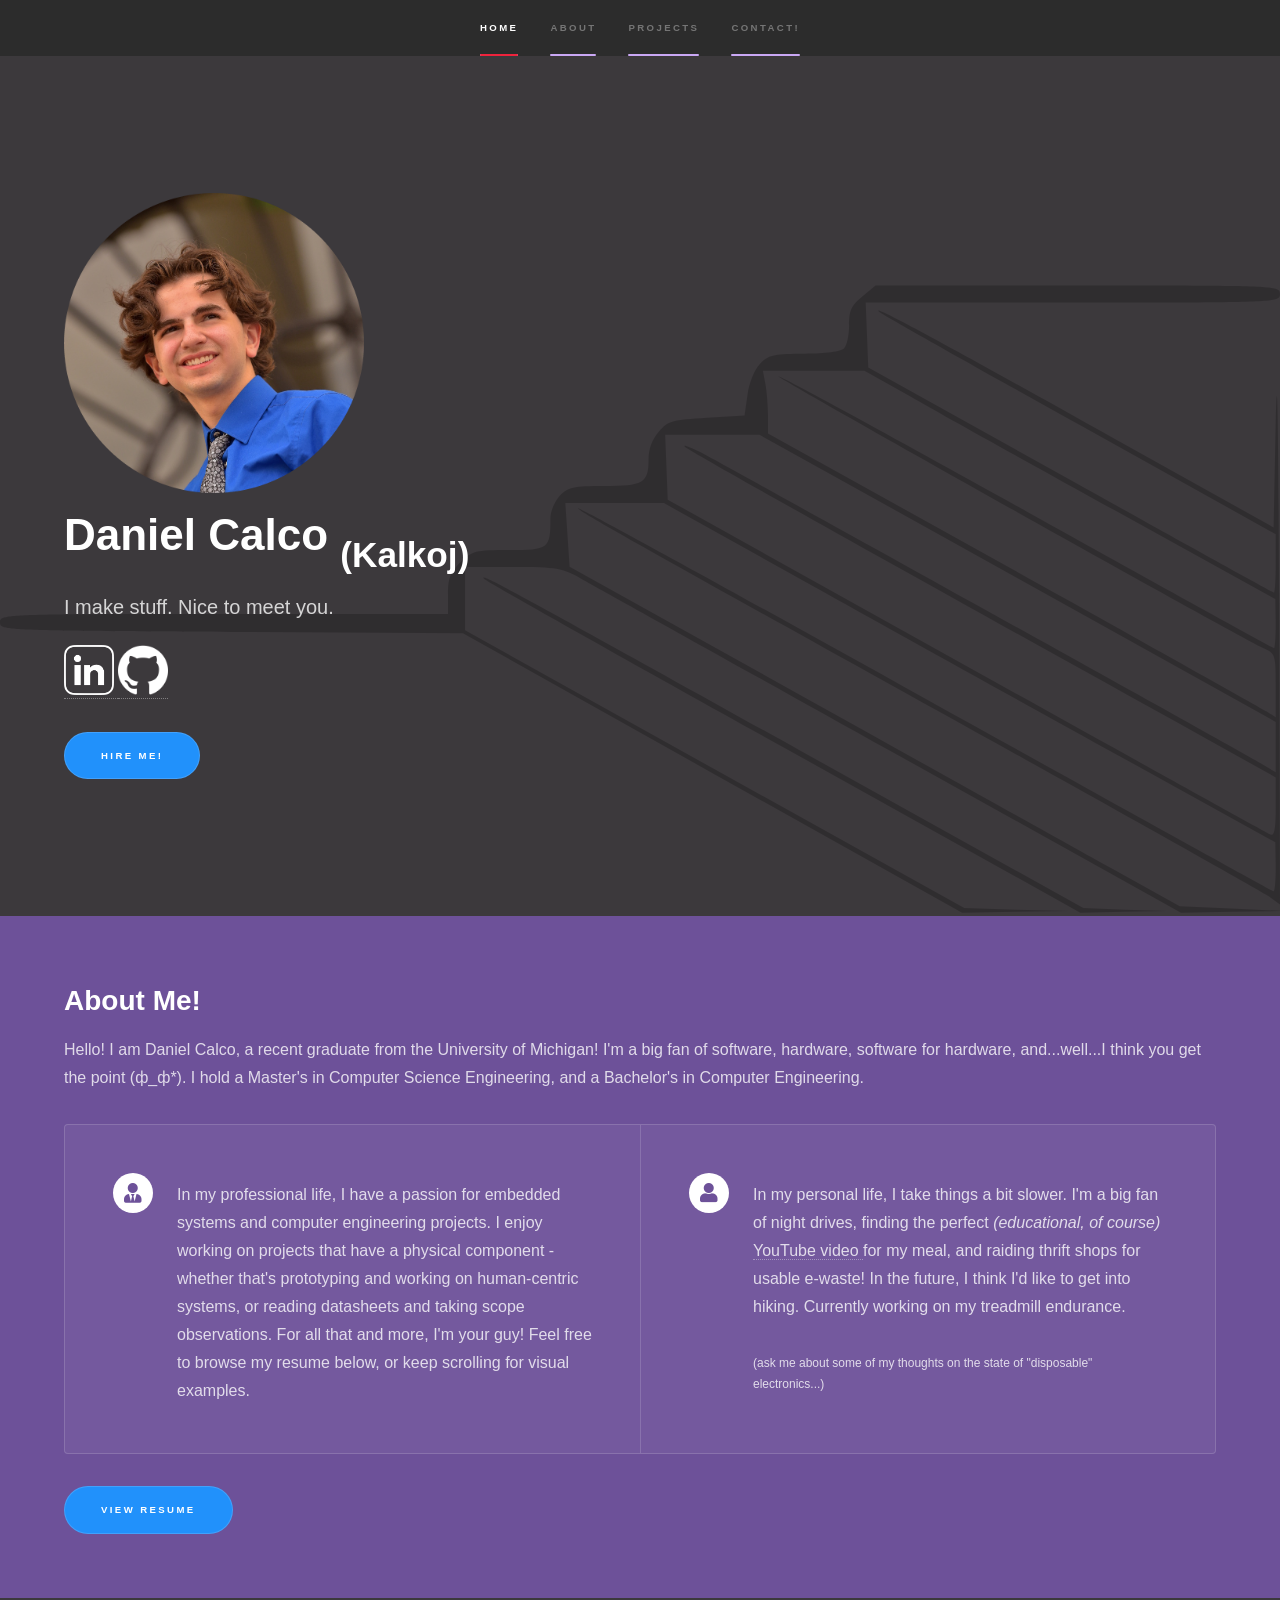
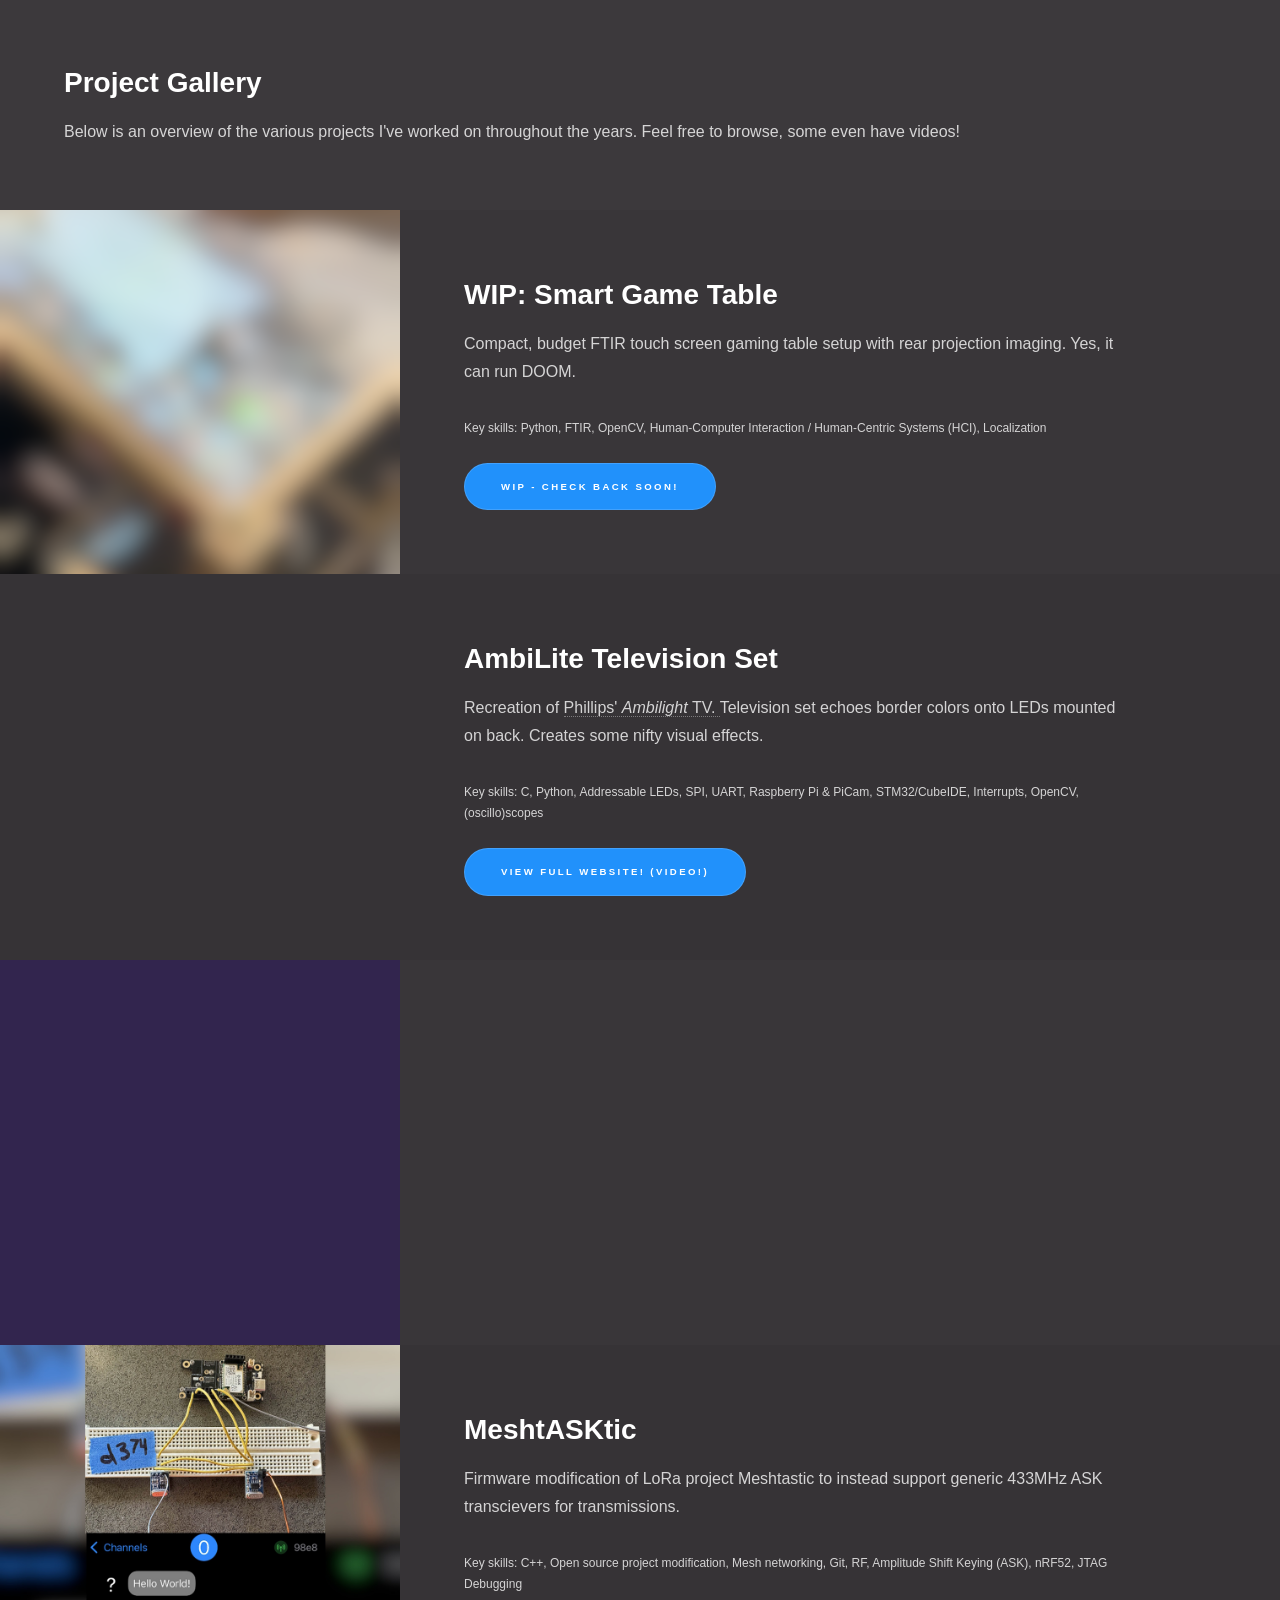
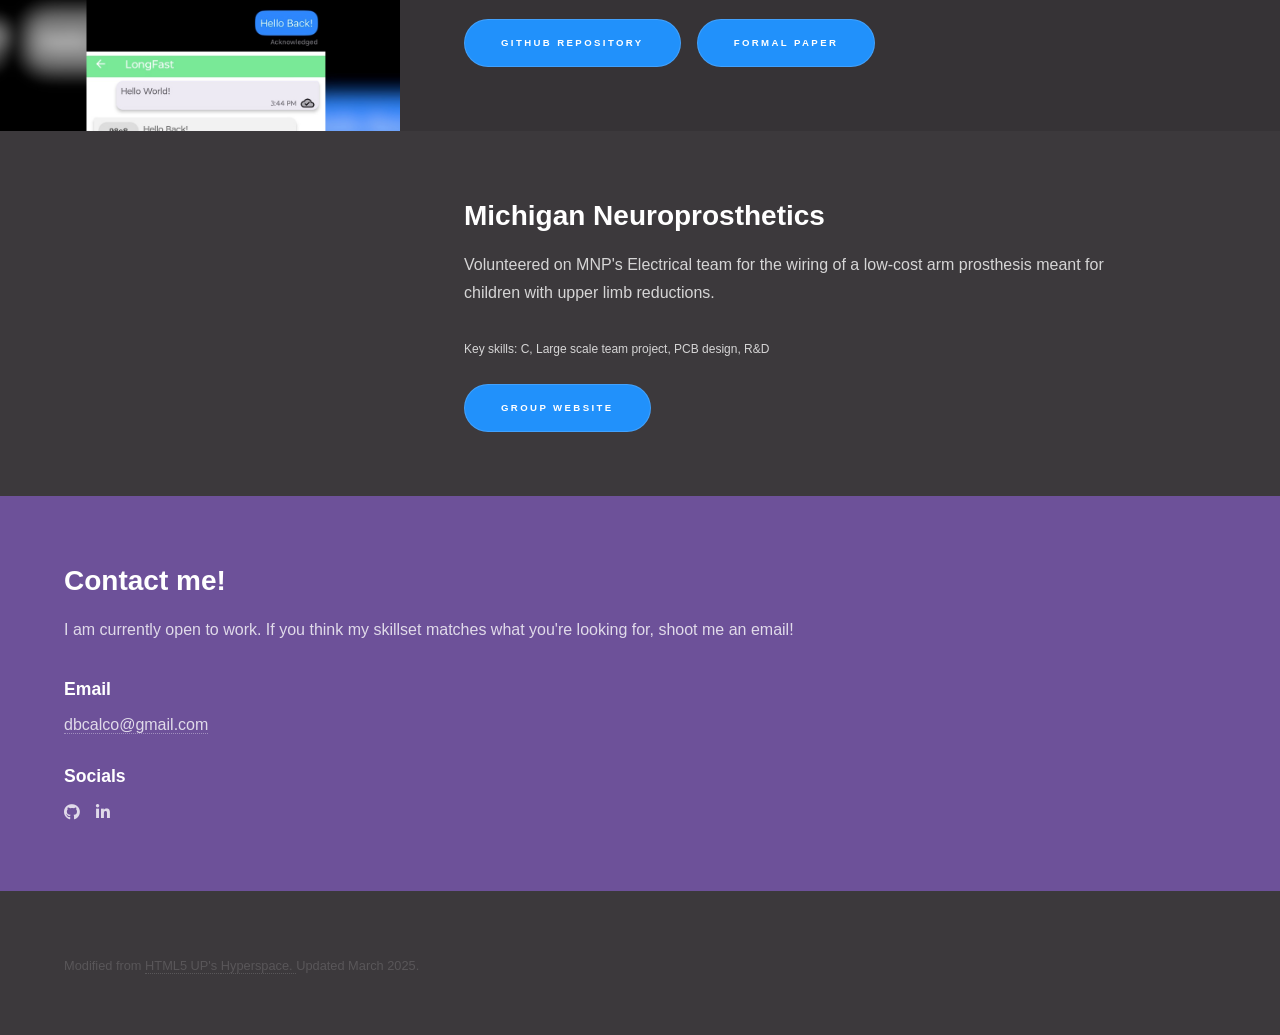
==== commit 7567d7bb: "skill updates" ====
--- a/index.html
+++ b/index.html
@@ -94,7 +94,7 @@
 							<div class="inner">
 								<h2>WIP: Smart Game Table</h2>
 								<p> Compact, budget FTIR touch screen gaming table setup with rear projection imaging. Yes, it can run DOOM. </p>
-								<p style="font-size: 12px"> Key skills: FTIR, OpenCV, Human-Computer Interaction / Human-Centric Systems (HCI), Localization</p>
+								<p style="font-size: 12px"> Key skills: Python, FTIR, OpenCV, Human-Computer Interaction / Human-Centric Systems (HCI), Localization</p>
 								<ul class="actions">
 									<li><a href="#three" class="button">WIP - Check back soon!</a></li>
 								</ul>
@@ -109,7 +109,7 @@
 								<h2>AmbiLite Television Set</h2>
 								<p>Recreation of <a href="https://www.philips.com.my/c-m-so/tv/p/ambilight"> Phillips' <i> Ambilight </i> TV. </a> Television set echoes 
 									border colors onto LEDs mounted on back. Creates some nifty visual effects. </p>
-									<p style="font-size: 12px"> Key skills: Addressable LEDs, SPI, UART, Raspberry Pi & PiCam, STM32/CubeIDE, Interrupts, OpenCV, (oscillo)scopes</p>
+									<p style="font-size: 12px"> Key skills: C, Python, Addressable LEDs, SPI, UART, Raspberry Pi & PiCam, STM32/CubeIDE, Interrupts, OpenCV, (oscillo)scopes</p>
 								<ul class="actions">
 									<li><a href="https://373ambilite.carrd.co/" class="button">View full website! (Video!) </a></li>
 								</ul>
@@ -123,7 +123,7 @@
 							<div class="inner">
 								<h2><b>Transcriber</b>Glasses</h2>
 								<p>Smart glasses that translate and transcribe languages from one to another! Conveniently mounts to any pair of glasses. </p>
-								<p style="font-size: 12px"> Key skills: Cloud computing, ESP32, battery system design, PCB design & construction (SMT), 3D modeling, I2S/I2C, LDO </p>
+								<p style="font-size: 12px"> Key skills: C++, Cloud computing, ESP32, battery system design, PCB design & construction (SMT), 3D modeling, I2S/I2C, LDO </p>
 								<ul class="actions">
 									<li><a href="https://transcriberglasses.carrd.co/" class="button">View full website! (Video!) </a></li>
 								</ul>
@@ -137,7 +137,7 @@
 							<div class="inner">
 								<h2>MeshtASKtic</h2>
 								<p>Firmware modification of LoRa project Meshtastic to instead support generic 433MHz ASK transcievers for transmissions. </p>
-								<p style="font-size: 12px"> Key skills: Open source project modification, Mesh networking, Git, RF, Amplitude Shift Keying (ASK), nRF52, JTAG Debugging </p>
+								<p style="font-size: 12px"> Key skills: C++, Open source project modification, Mesh networking, Git, RF, Amplitude Shift Keying (ASK), nRF52, JTAG Debugging </p>
 								<ul class="actions">
 									<li><a href="https://github.com/dcalkoj/MeshtASKtic" class="button">GitHub repository</a></li>
 									<li><a href="assets/EECS 507 Final Project Report.pdf" class="button">Formal paper</a></li>
@@ -153,7 +153,7 @@
 							<div class="inner">
 								<h2>Michigan Neuroprosthetics</h2>
 								<p>Volunteered on MNP's Electrical team for the wiring of a low-cost arm prosthesis meant for children with upper limb reductions.  </p>
-								<p style="font-size: 12px"> Key skills: Large scale team project, PCB design, R&D </p>
+								<p style="font-size: 12px"> Key skills: C, Large scale team project, PCB design, R&D </p>
 								<ul class="actions">
 									<li><a href="https://www.umneuroprosthetics.org/why/" class="button">Group Website</a></li>
 								</ul>
@@ -176,7 +176,7 @@
 										<h3>Socials</h3>
 										<ul class="icons">
 											<li><a href="https://github.com/dcalkoj/" class="icon brands fa-github"><span class="label">GitHub</span></a></li>
-											<li><a href="linkedin.com/in/daniel-kalkoj/" class="icon brands fa-linkedin-in"><span class="label">LinkedIn</span></a></li>
+											<li><a href="https://linkedin.com/in/daniel-kalkoj/" class="icon brands fa-linkedin-in"><span class="label">LinkedIn</span></a></li>
 										</ul>
 									</li>
 								</ul>
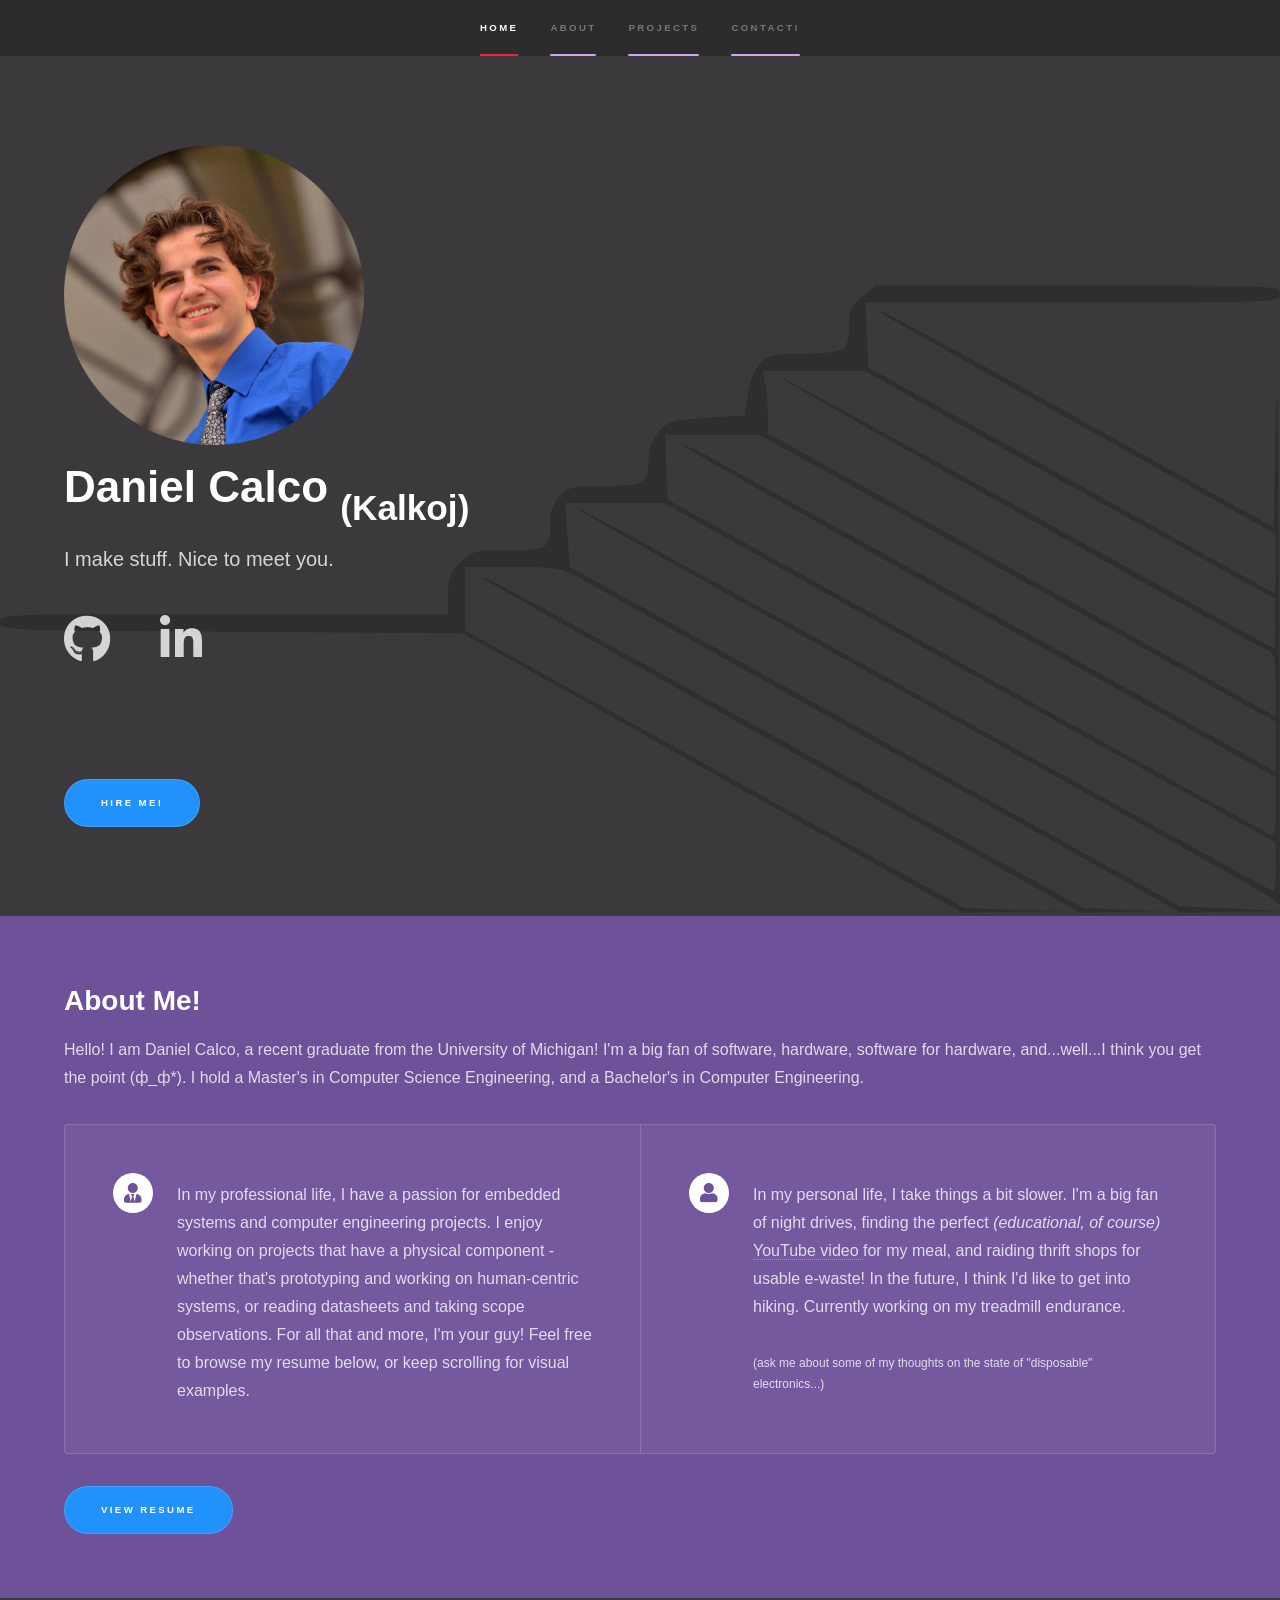
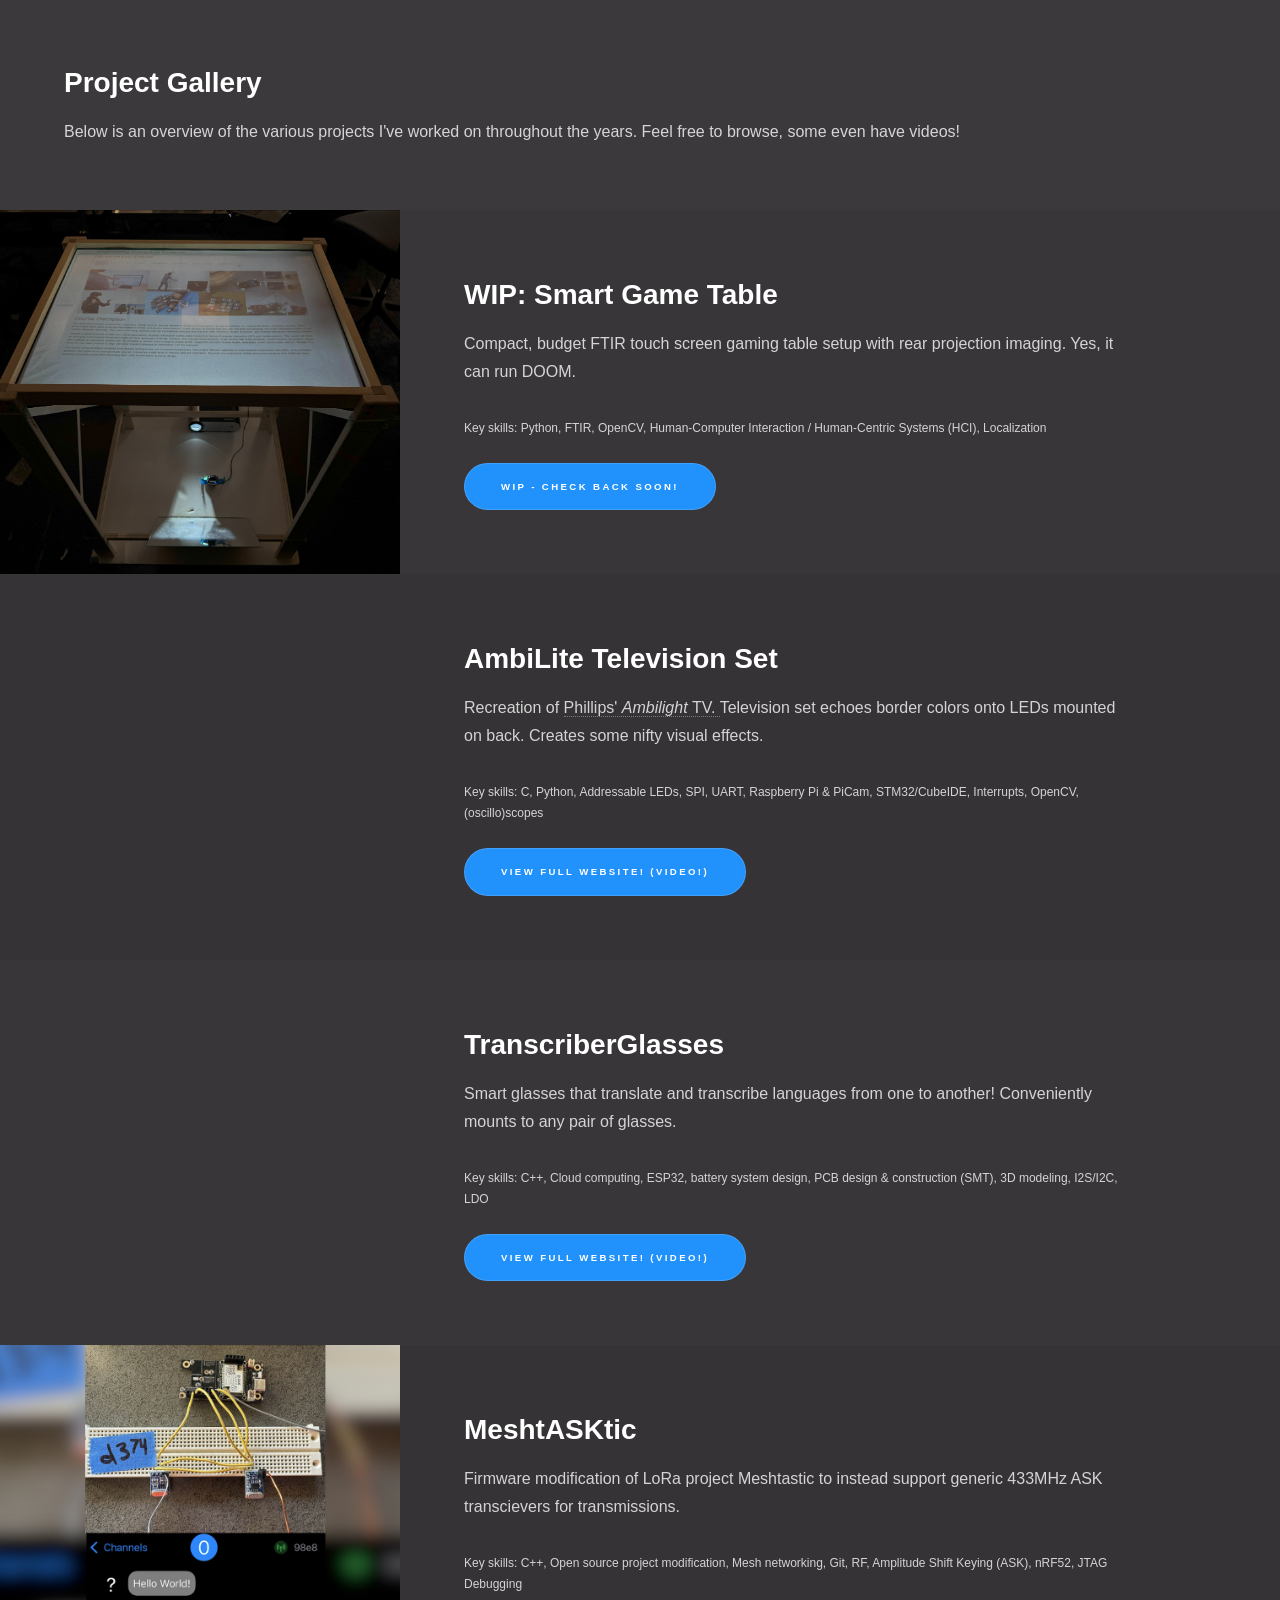
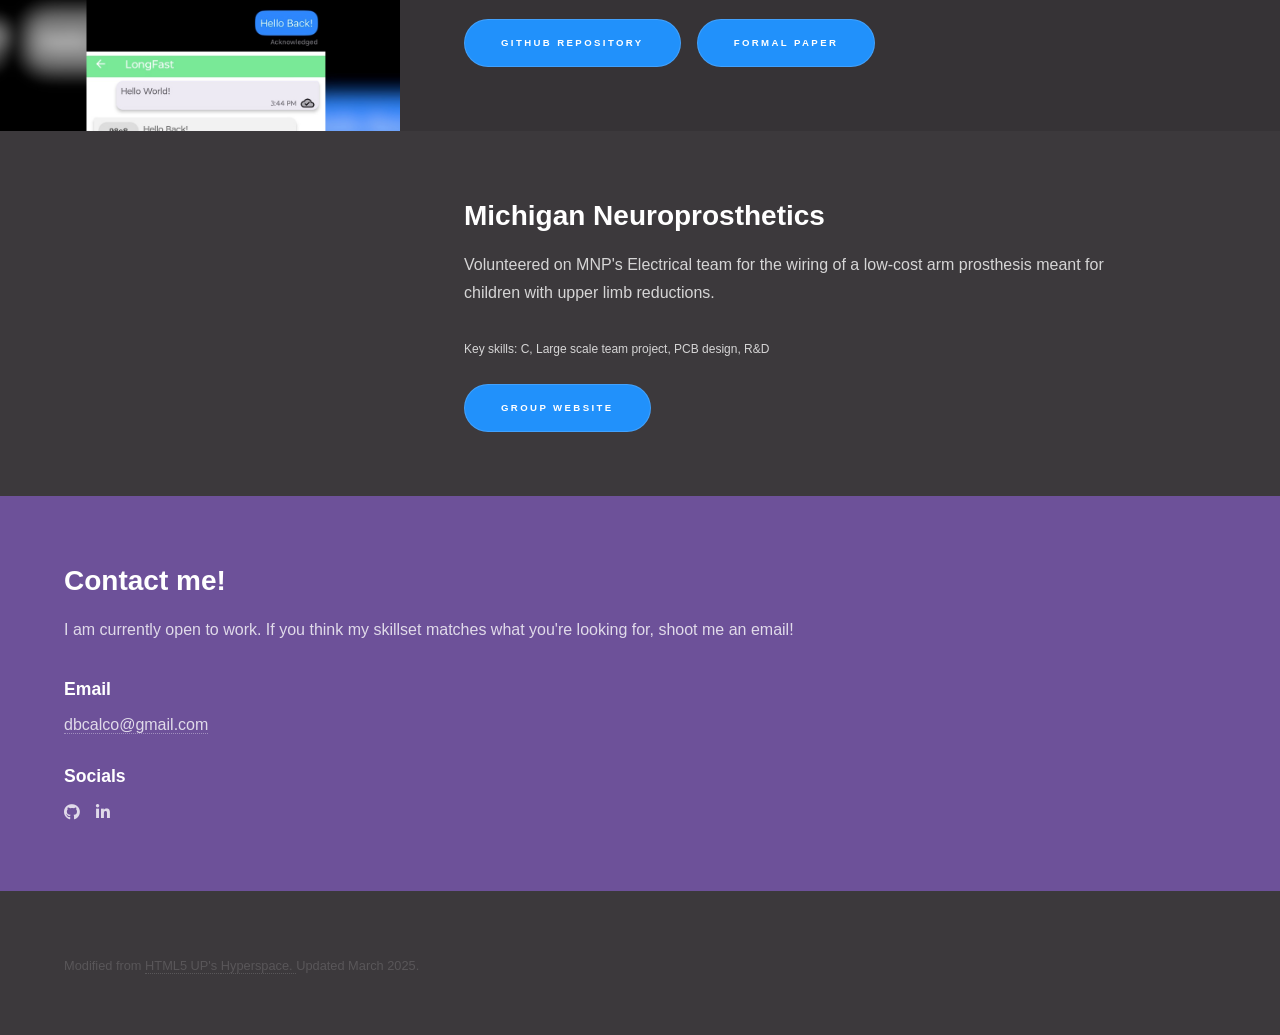
==== commit 3c4986f5: "tearing out css bloat. smart table reveal!!" ====
--- a/index.html
+++ b/index.html
@@ -34,14 +34,15 @@
 			<div id="wrapper">
 
 				<!-- Intro -->
-					<section id="intro" class="wrapper style1 fullscreen fade-up">
+					<section id="intro" class="wrapper style1 fullscreen">
 						<div class="inner">
 							<img src="images/me.png" height="300" width="300">
 							<h1>Daniel Calco <sub> (Kalkoj) </sub></h1>
 							<p> I make stuff. Nice to meet you. </p>
-							<a href="https://linkedin.com/in/daniel-kalkoj/"><img src="images/LI.webp" height="50" width="50">  </a>
-							<a href="https://github.com/dcalkoj/"> <img src="images/git.png" height="50" width="50"> </a>
-							<br><br>
+							<ul class="icons" style="font-size: 48px" >
+								<li><a href="https://github.com/dcalkoj/" class="icon brands fa-github"><span class="label">GitHub</span></a></li>
+								<li><a href="https://linkedin.com/in/daniel-kalkoj/" class="icon brands fa-linkedin-in"><span class="label">LinkedIn</span></a></li>
+							</ul>
 							<ul class="actions">
 								<li><a href="#four" class="button scrolly">Hire Me!</a></li>
 							</ul>
@@ -50,7 +51,7 @@
 
 				
 				<!-- About -->
-					<section id="one" class="wrapper style3 fade-up">
+					<section id="one" class="wrapper style3">
 						<div class="inner">
 							<h2>About Me!</h2>
 							<p>Hello! I am Daniel Calco, a recent graduate from the University of Michigan! I'm a big fan of software, hardware, software for hardware, 
@@ -89,7 +90,7 @@
 					</div>
 
 					<section id="tbl">
-						<a href="#tbl" class="image"><img src="images/Table.png" alt="" data-position="center center" /></a>
+						<a href="#tbl" class="image"><img src="images/Table.jpg" alt="" data-position="center center" /></a>
 						<div class="content">
 							<div class="inner">
 								<h2>WIP: Smart Game Table</h2>
--- a/assets/css/main.css
+++ b/assets/css/main.css
@@ -147,10 +147,6 @@
 		}
 
 	a {
-		-moz-transition: color 0.2s ease, border-bottom-color 0.2s ease;
-		-webkit-transition: color 0.2s ease, border-bottom-color 0.2s ease;
-		-ms-transition: color 0.2s ease, border-bottom-color 0.2s ease;
-		transition: color 0.2s ease, border-bottom-color 0.2s ease;
 		border-bottom: dotted 1px rgba(255, 255, 255, 0.35);
 		color: inherit;
 		text-decoration: none;
@@ -201,10 +197,6 @@
 				background-image: -webkit-linear-gradient(to right, #5e42a6, #b74e91);
 				background-image: -ms-linear-gradient(to right, #5e42a6, #b74e91);
 				background-image: linear-gradient(to right, #5e42a6, #b74e91);
-				-moz-transition: max-width 0.2s ease;
-				-webkit-transition: max-width 0.2s ease;
-				-ms-transition: max-width 0.2s ease;
-				transition: max-width 0.2s ease;
 				border-radius: 0.2em;
 				bottom: 0;
 				content: '';
@@ -1827,11 +1819,6 @@
 		-webkit-appearance: none;
 		-ms-appearance: none;
 		appearance: none;
-		-moz-transition: border-color 0.2s ease;
-		-webkit-transition: border-color 0.2s ease;
-		-ms-transition: border-color 0.2s ease;
-		transition: border-color 0.2s ease;
-		background-color: transparent;
 		border: solid 1px !important;
 		border-color: rgba(255, 255, 255, 0.15) !important;
 		background-color: #2191FB;
@@ -1863,10 +1850,6 @@
 			-ms-transform: scale(0.25);
 			transform: scale(0.25);
 			pointer-events: none;
-			-moz-transition: opacity 0.2s ease, -moz-transform 0.2s ease;
-			-webkit-transition: opacity 0.2s ease, -webkit-transform 0.2s ease;
-			-ms-transition: opacity 0.2s ease, -ms-transform 0.2s ease;
-			transition: opacity 0.2s ease, transform 0.2s ease;
 			background: #ffffff;
 			border-radius: 3em;
 			content: '';
@@ -2009,10 +1992,6 @@
 			}
 
 			.features section .icon {
-				-moz-transition: opacity 0.5s ease, -moz-transform 0.5s ease;
-				-webkit-transition: opacity 0.5s ease, -webkit-transform 0.5s ease;
-				-ms-transition: opacity 0.5s ease, -ms-transform 0.5s ease;
-				transition: opacity 0.5s ease, transform 0.5s ease;
 				-moz-transition-delay: 1s;
 				-webkit-transition-delay: 1s;
 				-ms-transition-delay: 1s;
@@ -3020,10 +2999,6 @@
 		}
 
 		.spotlights > section > .image:before {
-			-moz-transition: opacity 1s ease;
-			-webkit-transition: opacity 1s ease;
-			-ms-transition: opacity 1s ease;
-			transition: opacity 1s ease;
 			background: rgba(49, 36, 80, 0.9);
 			content: '';
 			display: block;
@@ -3054,14 +3029,6 @@
 	}
 
 		.spotlights > section > .content > .inner {
-			-moz-transform: translateX(0) translateY(0);
-			-webkit-transform: translateX(0) translateY(0);
-			-ms-transform: translateX(0) translateY(0);
-			transform: translateX(0) translateY(0);
-			-moz-transition: opacity 1s ease, -moz-transform 1s ease;
-			-webkit-transition: opacity 1s ease, -webkit-transform 1s ease;
-			-ms-transition: opacity 1s ease, -ms-transform 1s ease;
-			transition: opacity 1s ease, transform 1s ease;
 			opacity: 1;
 		}
 
@@ -3081,20 +3048,6 @@
 		background-color: rgba(0, 0, 0, 0.1);
 	}
 
-
-	.spotlights > section.inactive > .image:before,
-	body.is-preload .spotlights > section > .image:before {
-		opacity: 1;
-	}
-
-	.spotlights > section.inactive > .content > .inner,
-	body.is-preload .spotlights > section > .content > .inner {
-		-moz-transform: translateX(-1em);
-		-webkit-transform: translateX(-1em);
-		-ms-transform: translateX(-1em);
-		transform: translateX(-1em);
-		opacity: 0;
-	}
 
 	@media screen and (max-width: 1680px) {
 
@@ -3117,14 +3070,6 @@
 
 			.spotlights > section > .content {
 				width: 100%;
-			}
-
-			.spotlights > section.inactive > .content > .inner,
-			body.is-preload .spotlights > section > .content > .inner {
-				-moz-transform: translateY(1em);
-				-webkit-transform: translateY(1em);
-				-ms-transform: translateY(1em);
-				transform: translateY(1em);
 			}
 
 	}
@@ -3319,53 +3264,8 @@
 
 			}
 
-		.wrapper.fade-up > .inner {
-			-moz-transform: translateY(0);
-			-webkit-transform: translateY(0);
-			-ms-transform: translateY(0);
-			transform: translateY(0);
-			-moz-transition: opacity 1s ease, -moz-transform 1s ease;
-			-webkit-transition: opacity 1s ease, -webkit-transform 1s ease;
-			-ms-transition: opacity 1s ease, -ms-transform 1s ease;
-			transition: opacity 1s ease, transform 1s ease;
-			opacity: 1.0;
-		}
-
-		.wrapper.fade-up.inactive > .inner,
-		body.is-preload .wrapper.fade-up > .inner {
-			opacity: 0;
-			-moz-transform: translateY(1em);
-			-webkit-transform: translateY(1em);
-			-ms-transform: translateY(1em);
-			transform: translateY(1em);
-		}
-
-		.wrapper.fade-down > .inner {
-			-moz-transform: translateY(0);
-			-webkit-transform: translateY(0);
-			-ms-transform: translateY(0);
-			transform: translateY(0);
-			-moz-transition: opacity 1s ease, -moz-transform 1s ease;
-			-webkit-transition: opacity 1s ease, -webkit-transform 1s ease;
-			-ms-transition: opacity 1s ease, -ms-transform 1s ease;
-			transition: opacity 1s ease, transform 1s ease;
-			opacity: 1.0;
-		}
-
-		.wrapper.fade-down.inactive > .inner,
-		body.is-preload .wrapper.fade-down > .inner {
-			opacity: 0;
-			-moz-transform: translateY(-1em);
-			-webkit-transform: translateY(-1em);
-			-ms-transform: translateY(-1em);
-			transform: translateY(-1em);
-		}
 
 		.wrapper.fade > .inner {
-			-moz-transition: opacity 1s ease;
-			-webkit-transition: opacity 1s ease;
-			-ms-transition: opacity 1s ease;
-			transition: opacity 1s ease;
 			opacity: 1.0;
 		}
 
@@ -3576,10 +3476,6 @@
 		}
 
 			#sidebar nav > ul > li {
-				-moz-transform: translateY(0);
-				-webkit-transform: translateY(0);
-				-ms-transform: translateY(0);
-				transform: translateY(0);
 				-moz-transition: opacity 0.15s ease, -moz-transform 0.75s ease;
 				-webkit-transition: opacity 0.15s ease, -webkit-transform 0.75s ease;
 				-ms-transition: opacity 0.15s ease, -ms-transform 0.75s ease;
@@ -3796,10 +3692,6 @@
 		}
 
 		body.is-preload #sidebar nav ul li {
-			-moz-transform: translateY(2em);
-			-webkit-transform: translateY(2em);
-			-ms-transform: translateY(2em);
-			transform: translateY(2em);
 			opacity: 0;
 		}
 
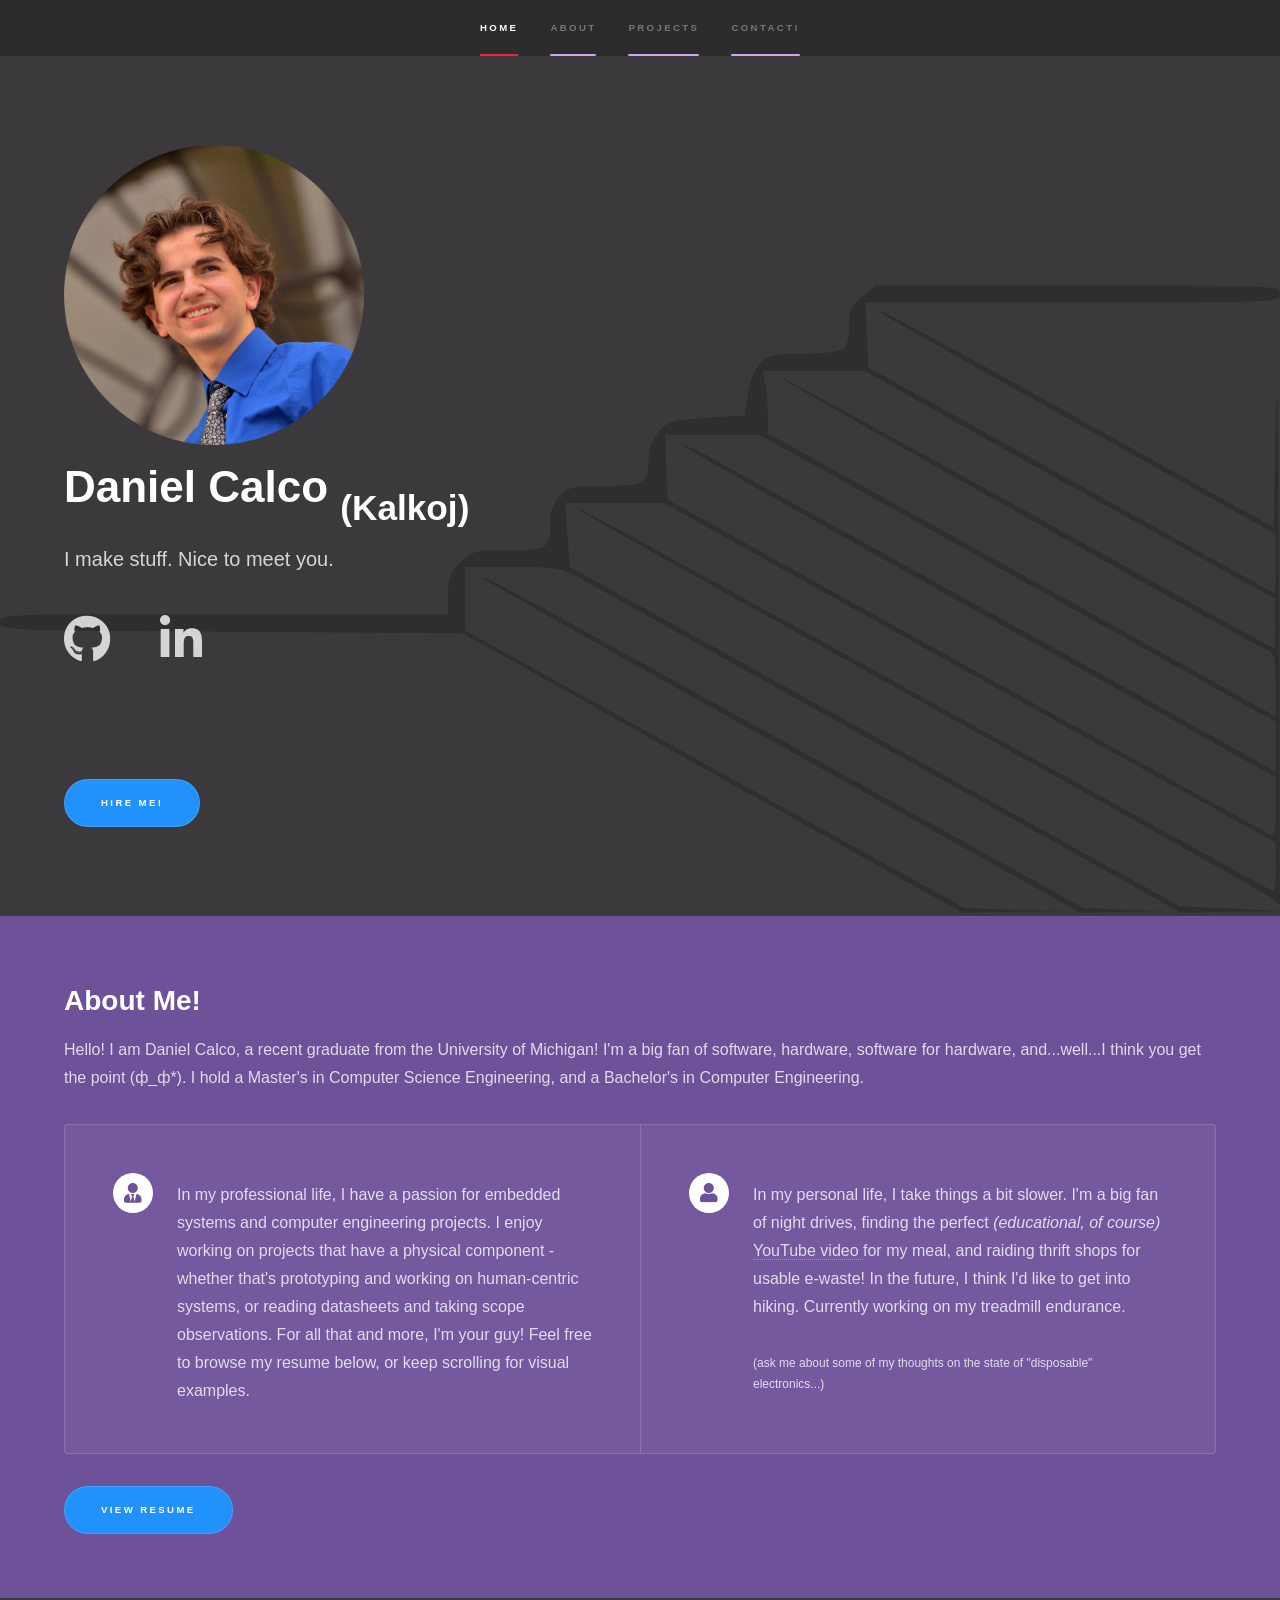
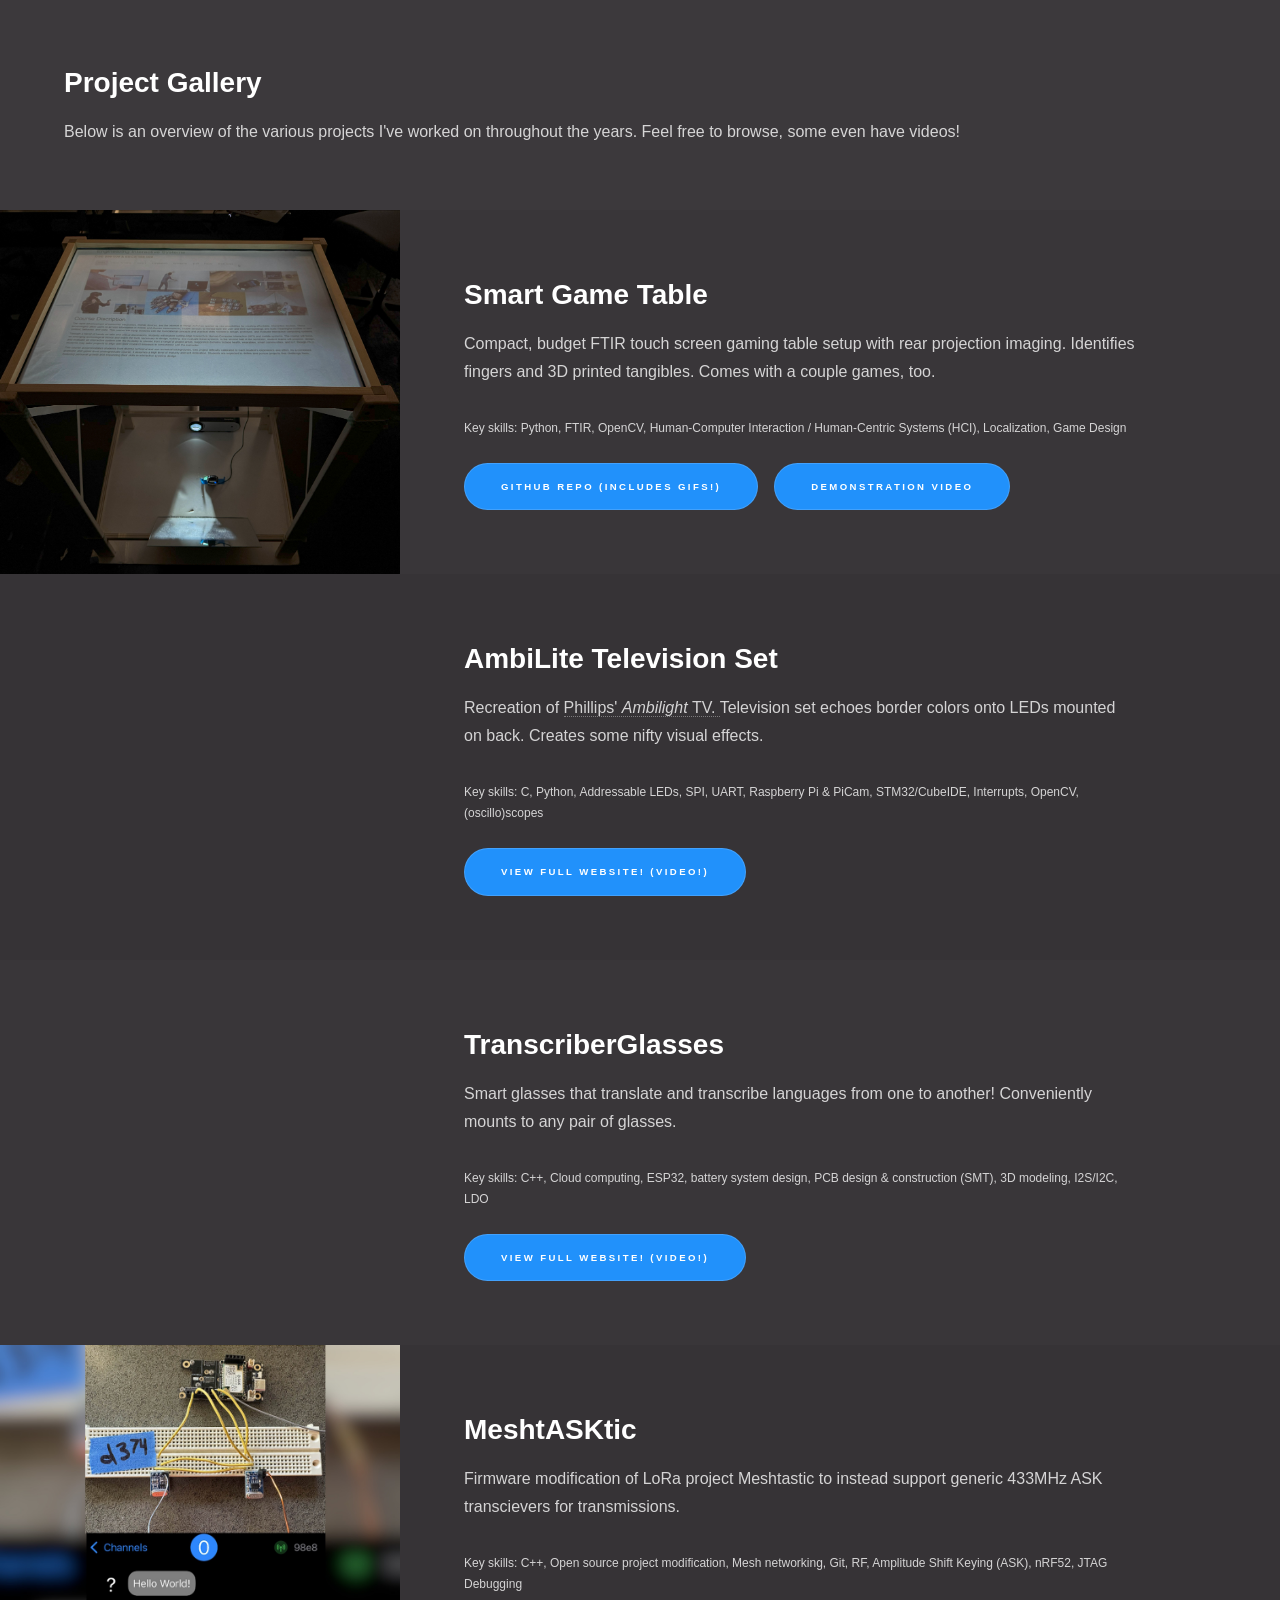
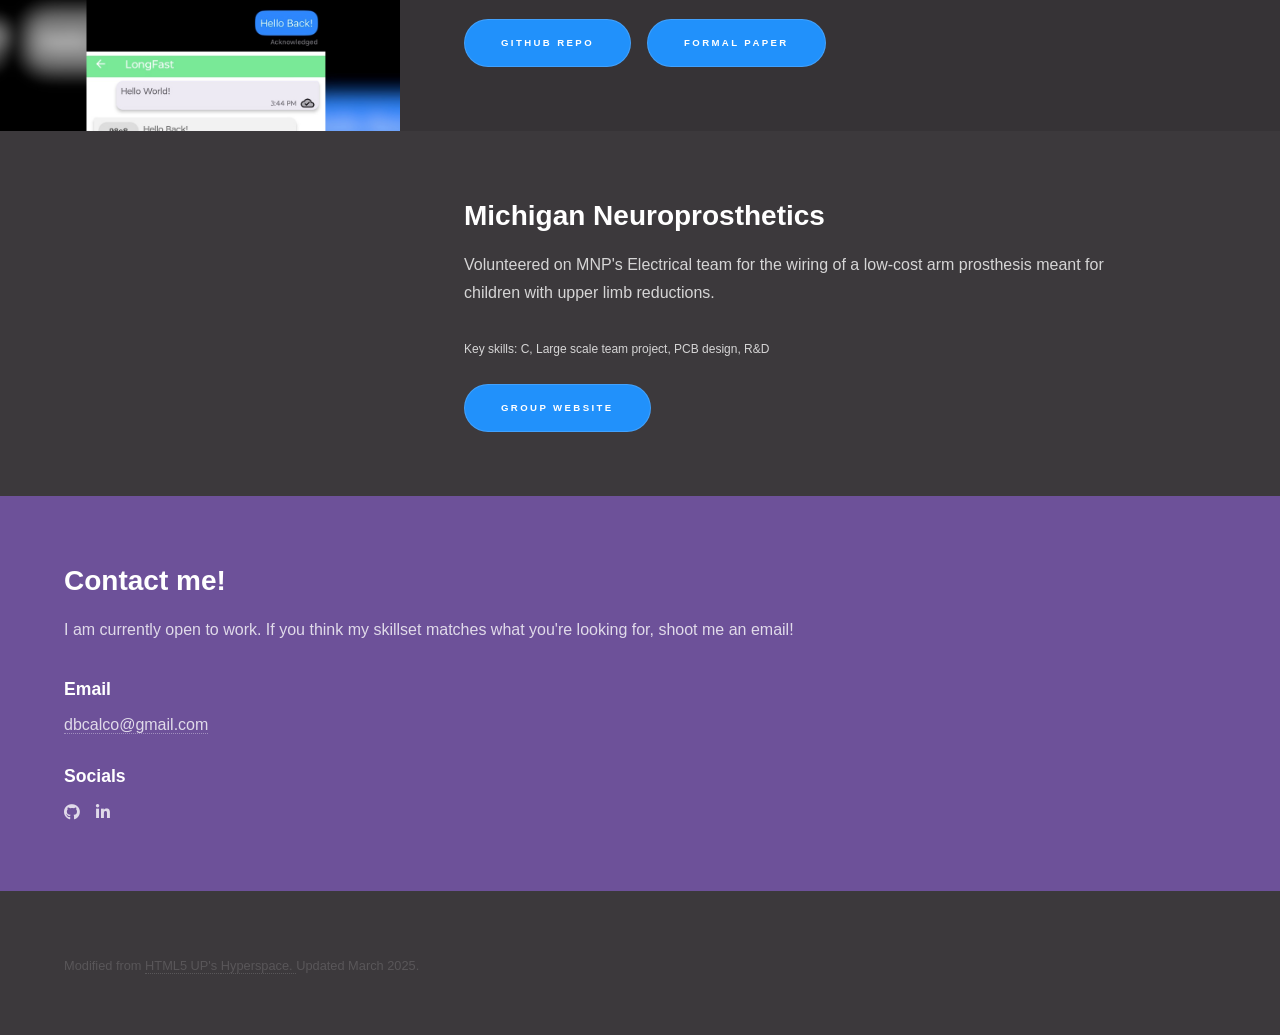
==== commit e440663c: "smart game table updates" ====
--- a/index.html
+++ b/index.html
@@ -93,11 +93,12 @@
 						<a href="#tbl" class="image"><img src="images/Table.jpg" alt="" data-position="center center" /></a>
 						<div class="content">
 							<div class="inner">
-								<h2>WIP: Smart Game Table</h2>
-								<p> Compact, budget FTIR touch screen gaming table setup with rear projection imaging. Yes, it can run DOOM. </p>
-								<p style="font-size: 12px"> Key skills: Python, FTIR, OpenCV, Human-Computer Interaction / Human-Centric Systems (HCI), Localization</p>
-								<ul class="actions">
-									<li><a href="#three" class="button">WIP - Check back soon!</a></li>
+								<h2>Smart Game Table</h2>
+								<p> Compact, budget FTIR touch screen gaming table setup with rear projection imaging. Identifies fingers and 3D printed tangibles. Comes with a couple games, too. </p>
+								<p style="font-size: 12px"> Key skills: Python, FTIR, OpenCV, Human-Computer Interaction / Human-Centric Systems (HCI), Localization, Game Design</p>
+								<ul class="actions">
+									<li><a href="https://github.com/joshdoc/smart_game_table" class="button">Github repo (includes gifs!)</a></li>
+									<li><a href="https://drive.google.com/file/d/1W5IJEi4Y5mTgOvc7bnfgpMIgQnLP8zrO/view?usp=sharing" class="button">Demonstration video</a></li>
 								</ul>
 							</div>
 						</div>
@@ -140,7 +141,7 @@
 								<p>Firmware modification of LoRa project Meshtastic to instead support generic 433MHz ASK transcievers for transmissions. </p>
 								<p style="font-size: 12px"> Key skills: C++, Open source project modification, Mesh networking, Git, RF, Amplitude Shift Keying (ASK), nRF52, JTAG Debugging </p>
 								<ul class="actions">
-									<li><a href="https://github.com/dcalkoj/MeshtASKtic" class="button">GitHub repository</a></li>
+									<li><a href="https://github.com/dcalkoj/MeshtASKtic" class="button">GitHub repo</a></li>
 									<li><a href="assets/EECS 507 Final Project Report.pdf" class="button">Formal paper</a></li>
 								</ul>
 							</div>
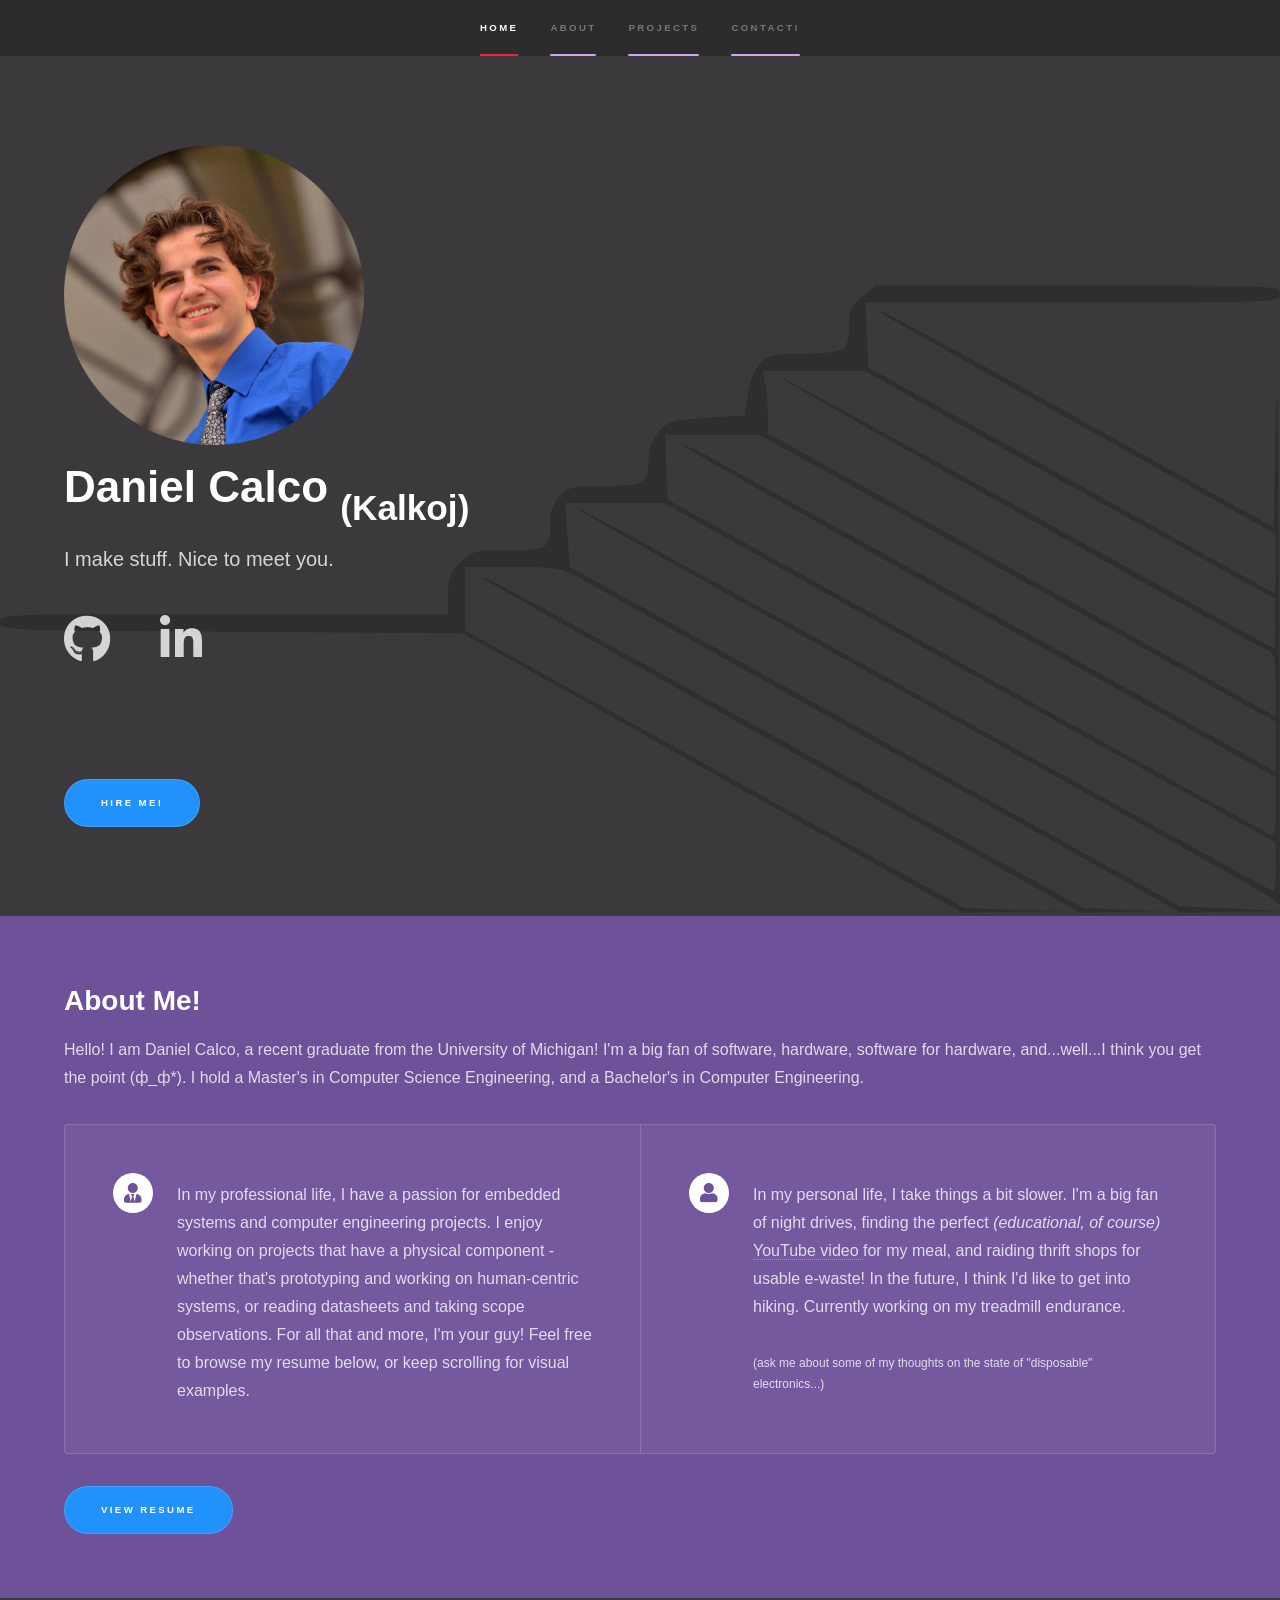
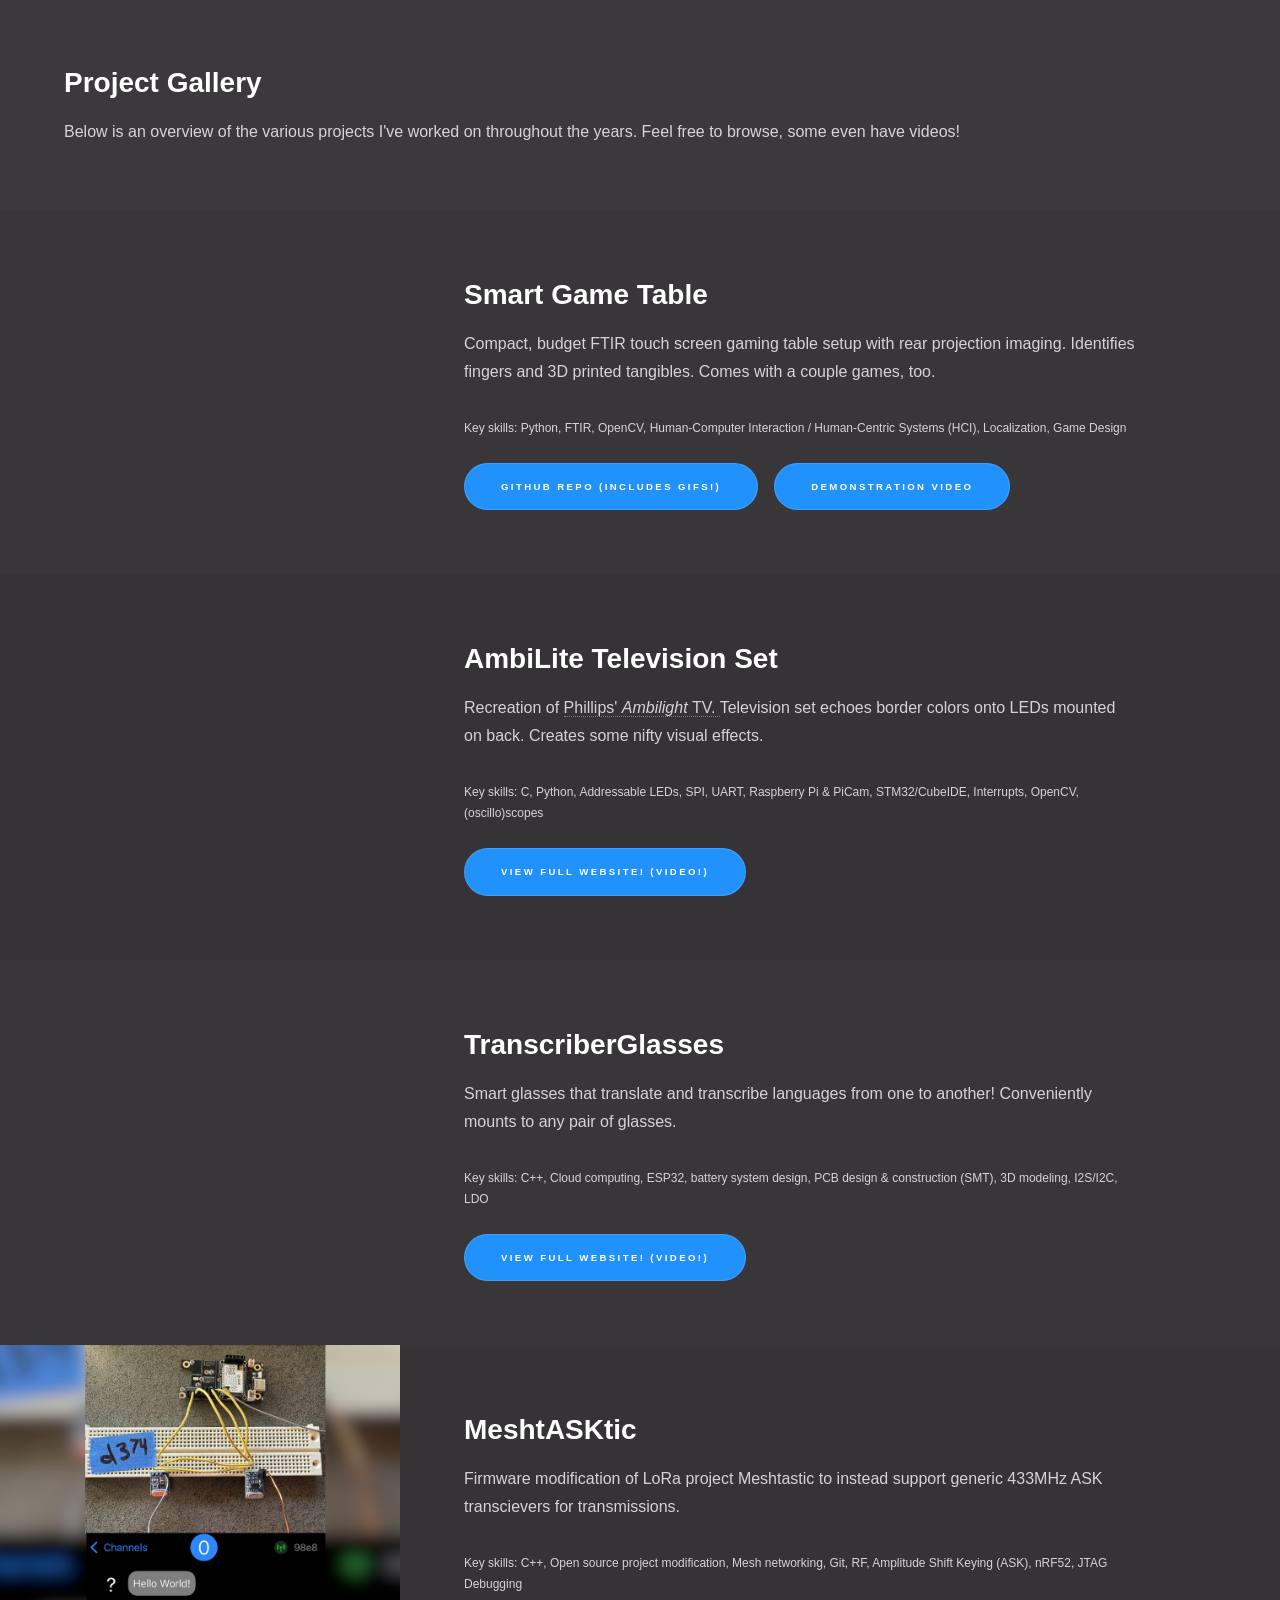
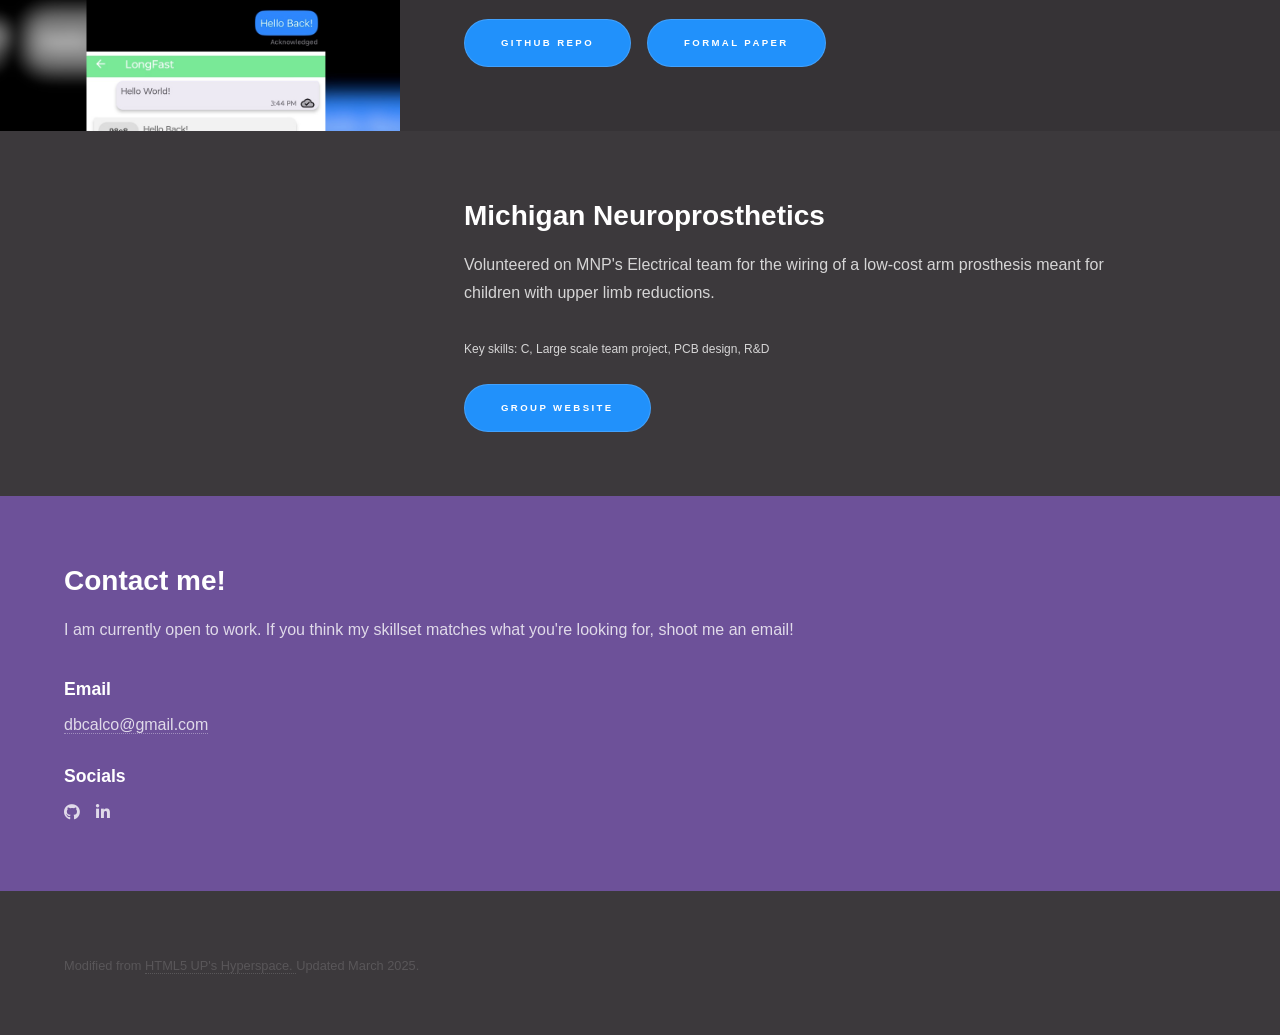
==== commit bb6e8514: "change table preview" ====
--- a/index.html
+++ b/index.html
@@ -90,7 +90,7 @@
 					</div>
 
 					<section id="tbl">
-						<a href="#tbl" class="image"><img src="images/Table.jpg" alt="" data-position="center center" /></a>
+						<a href="#tbl" class="image"><img src="https://github.com/joshdoc/smart_game_table/blob/master/Media/gifs/hockey.gif?raw=true" alt="" data-position="center center" /></a>
 						<div class="content">
 							<div class="inner">
 								<h2>Smart Game Table</h2>
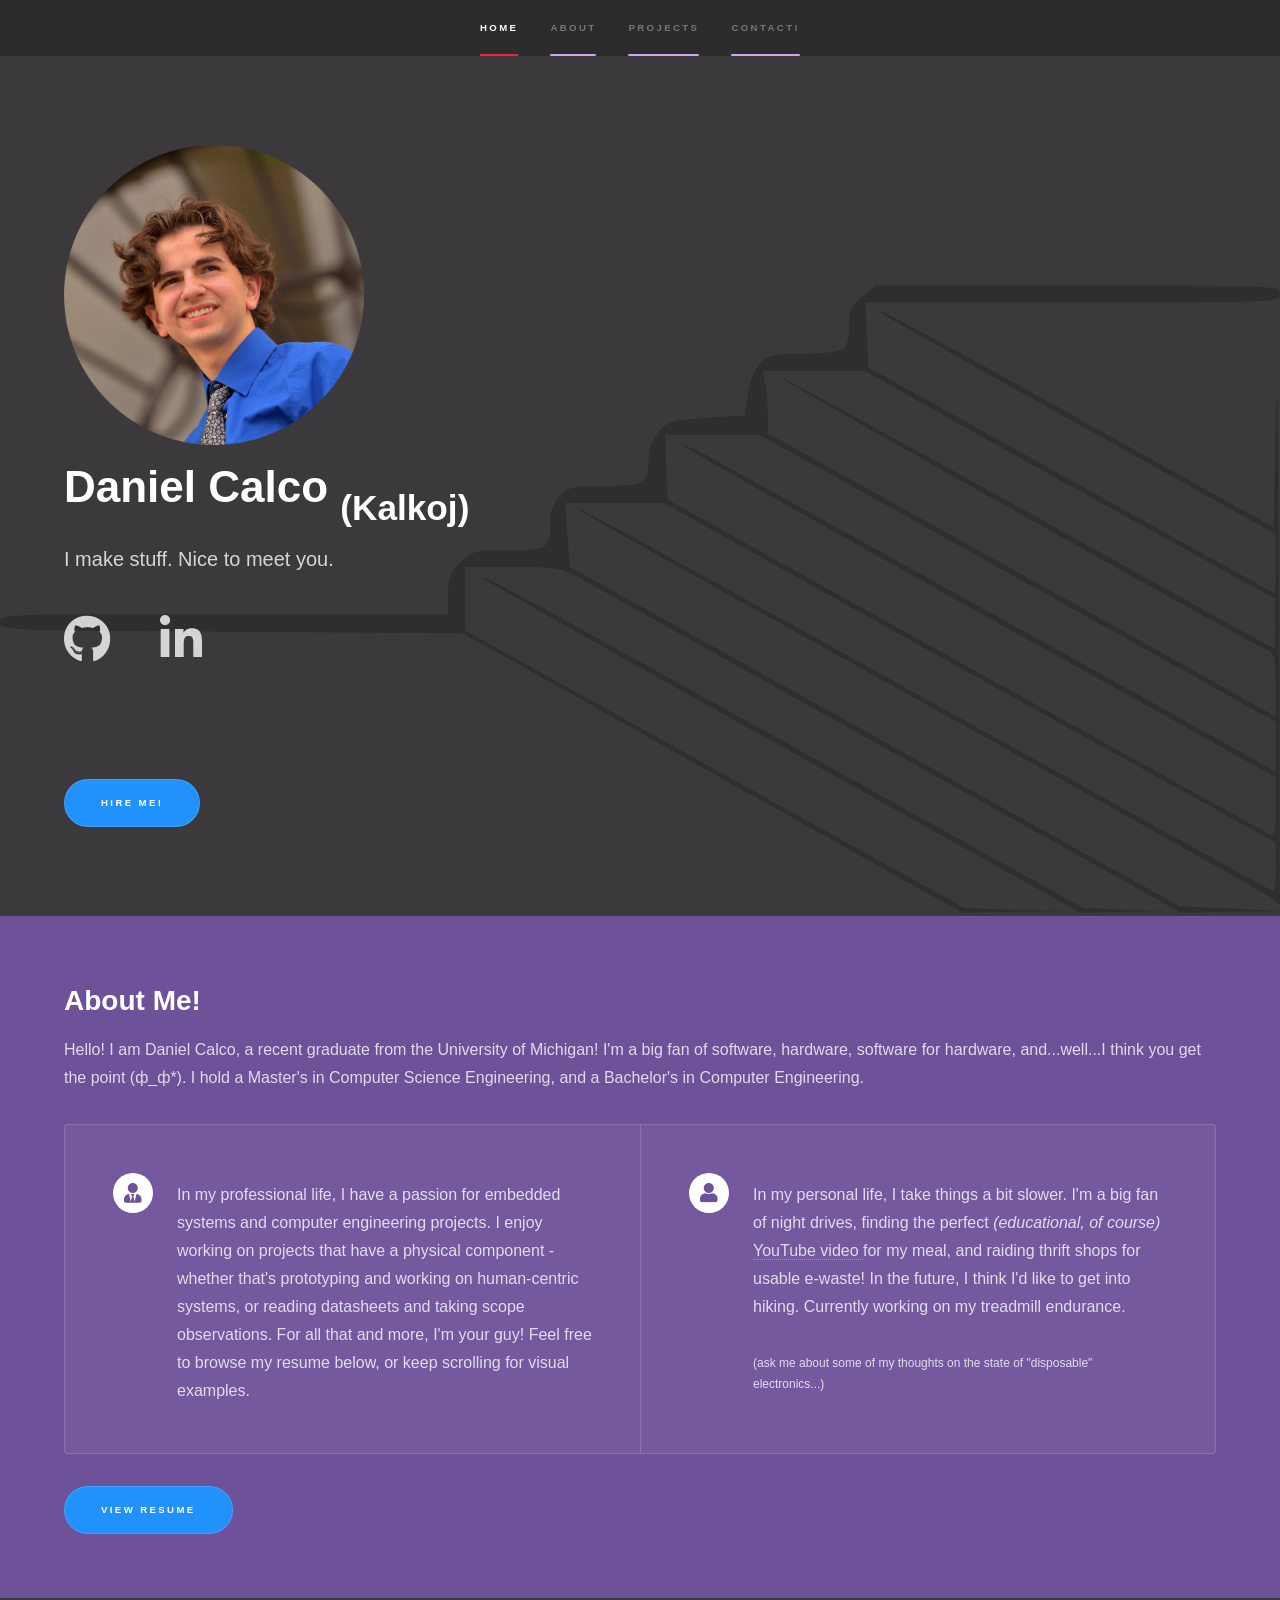
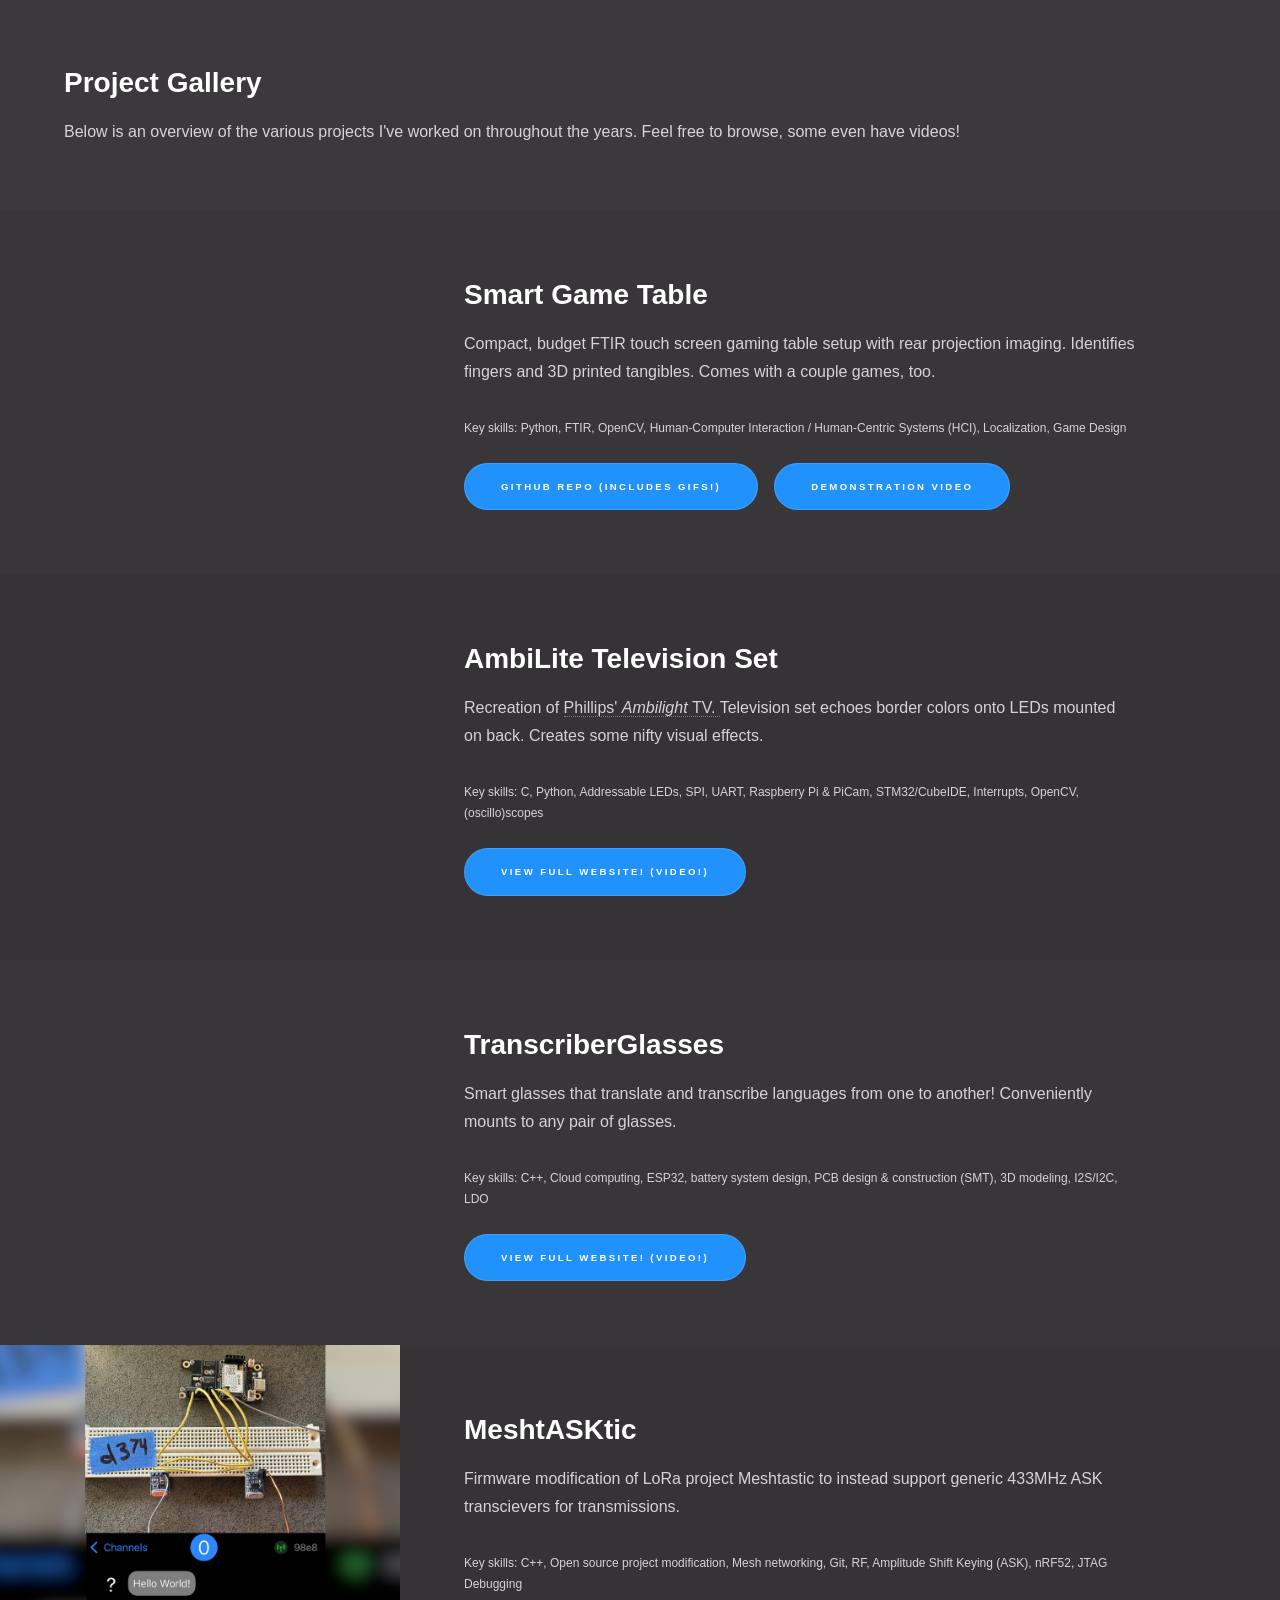
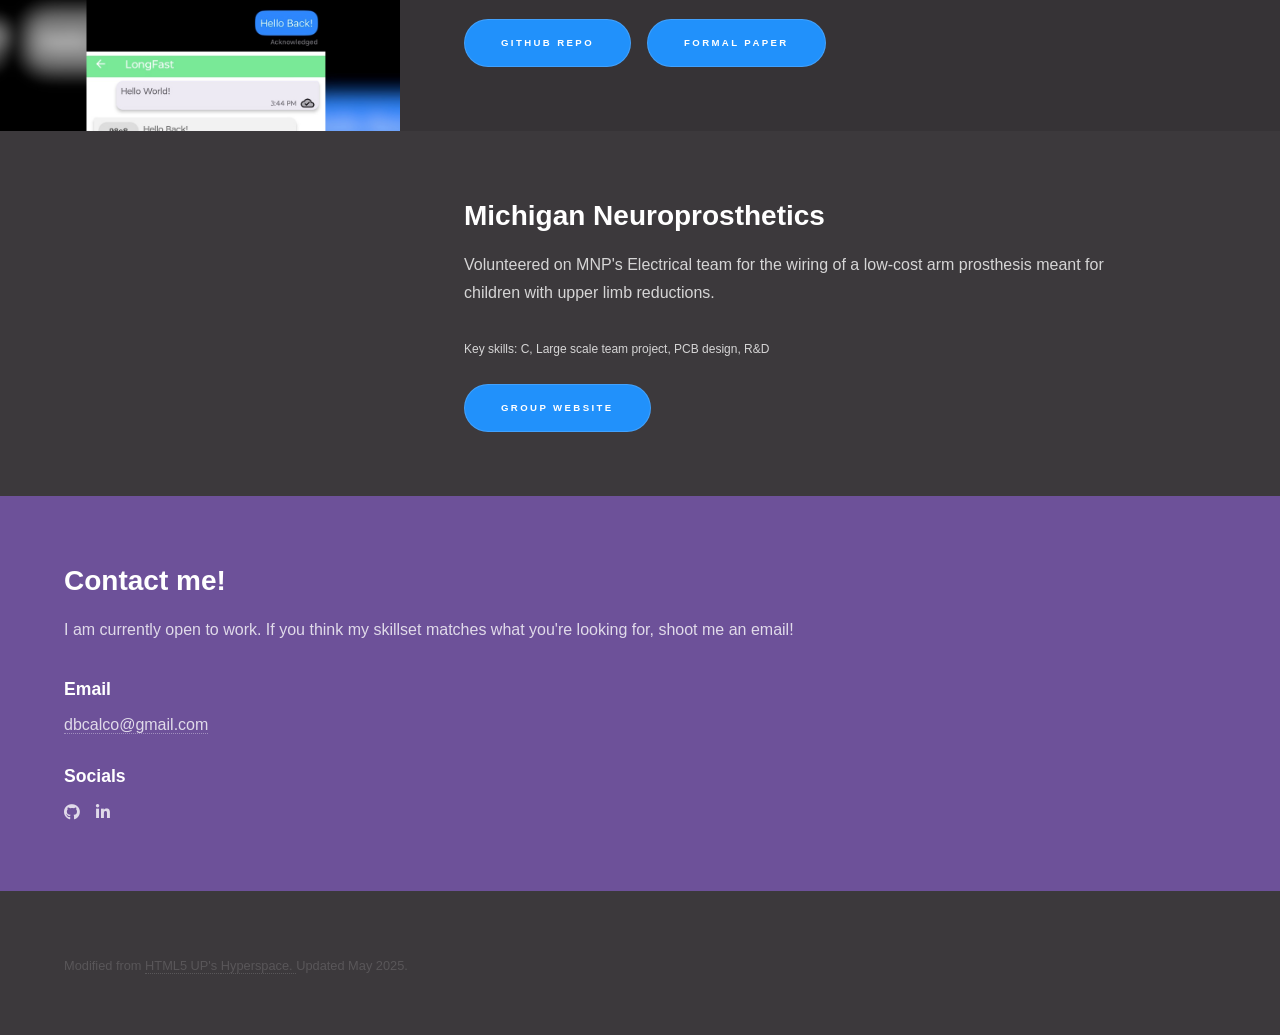
==== commit a8745393: "Update modify date" ====
--- a/index.html
+++ b/index.html
@@ -75,7 +75,7 @@
 								
 							</div>
 							<ul class="actions">
-								<li><a href="assets\rezNetSantizedWN25.pdf" class="button">View Resume</a></li>
+								<li><a href="assets\resumeNetSantizedSP25.pdf" class="button">View Resume</a></li>
 							</ul>
 						</div>
 					</section>
@@ -199,7 +199,7 @@
 			<footer id="footer" class="wrapper style1">
 				<div class="inner">
 					<ul class="menu">
-						<li> Modified from <a href="http://html5up.net">HTML5 UP's </a>  <a href="https://html5up.net/hyperspace">Hyperspace. </a> Updated March 2025. </li>
+						<li> Modified from <a href="http://html5up.net">HTML5 UP's </a>  <a href="https://html5up.net/hyperspace">Hyperspace. </a> Updated May 2025. </li>
 					</ul>
 				</div>
 			</footer>
